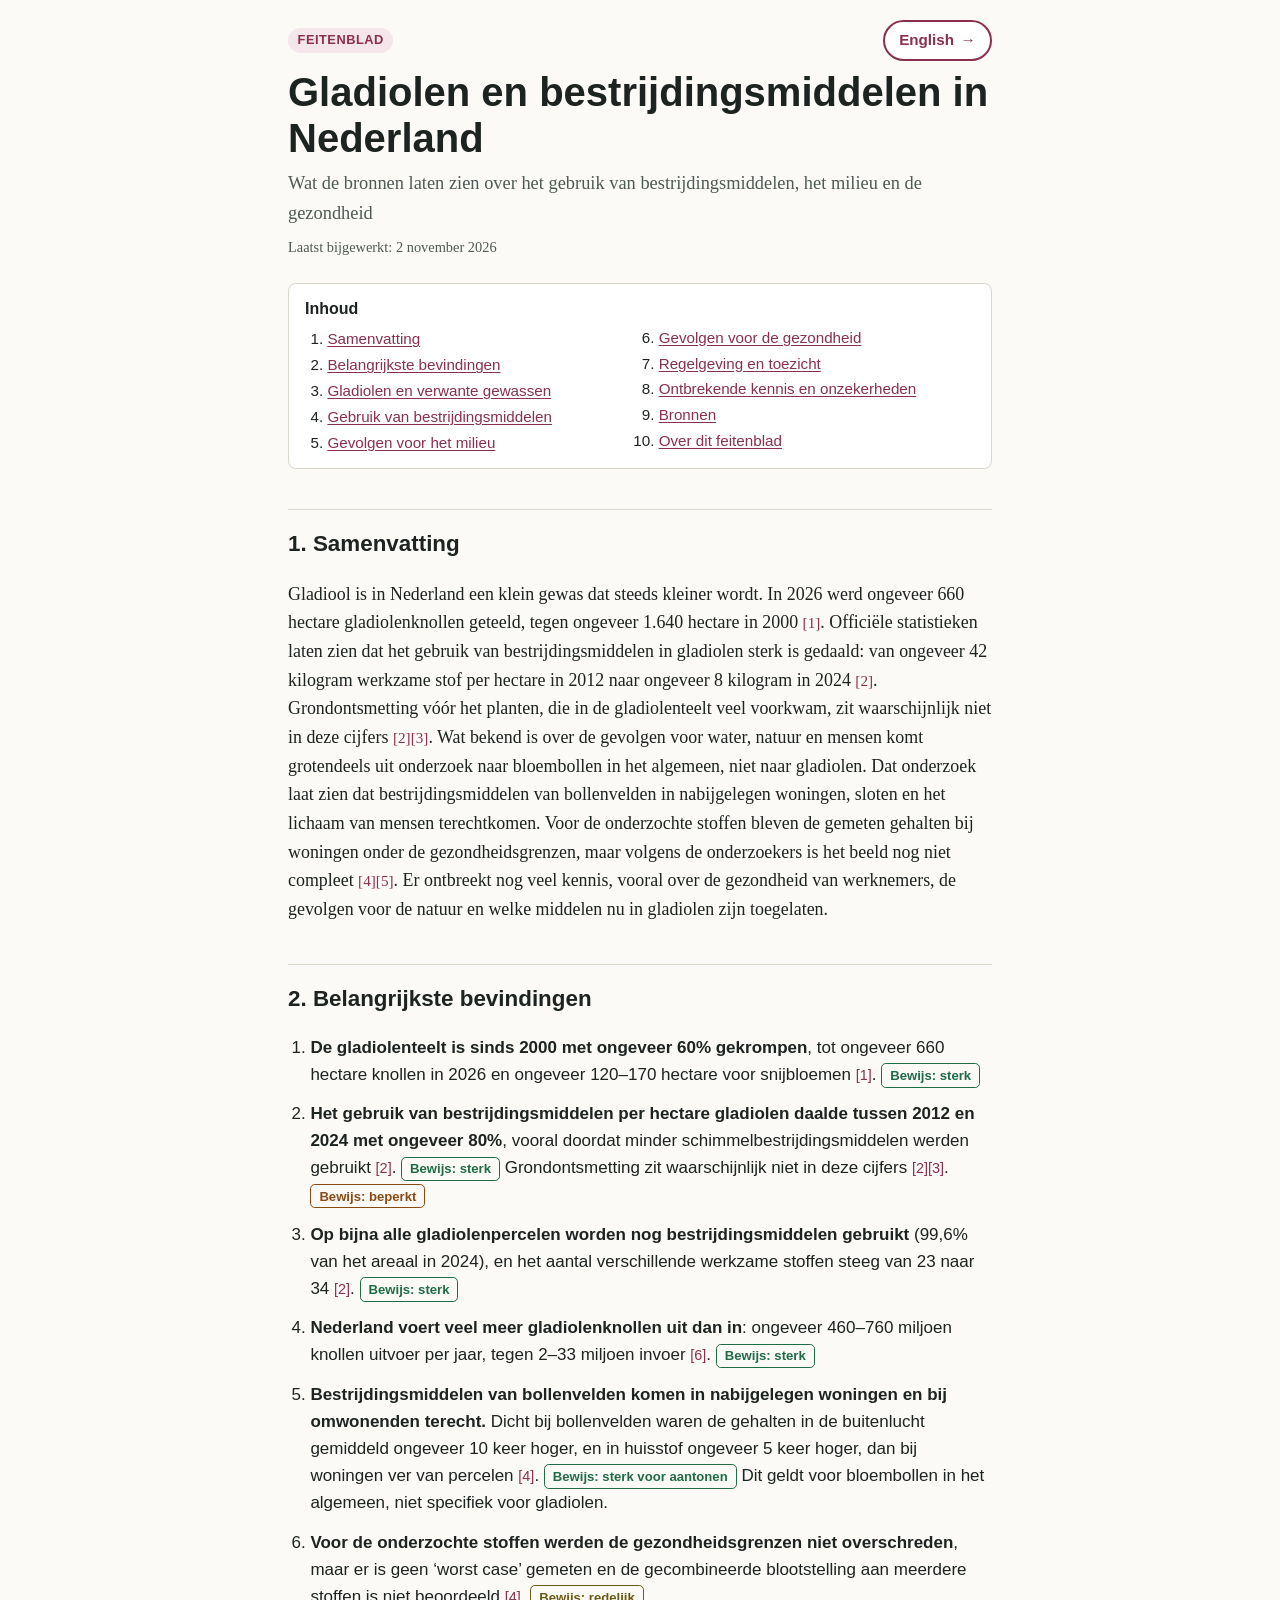
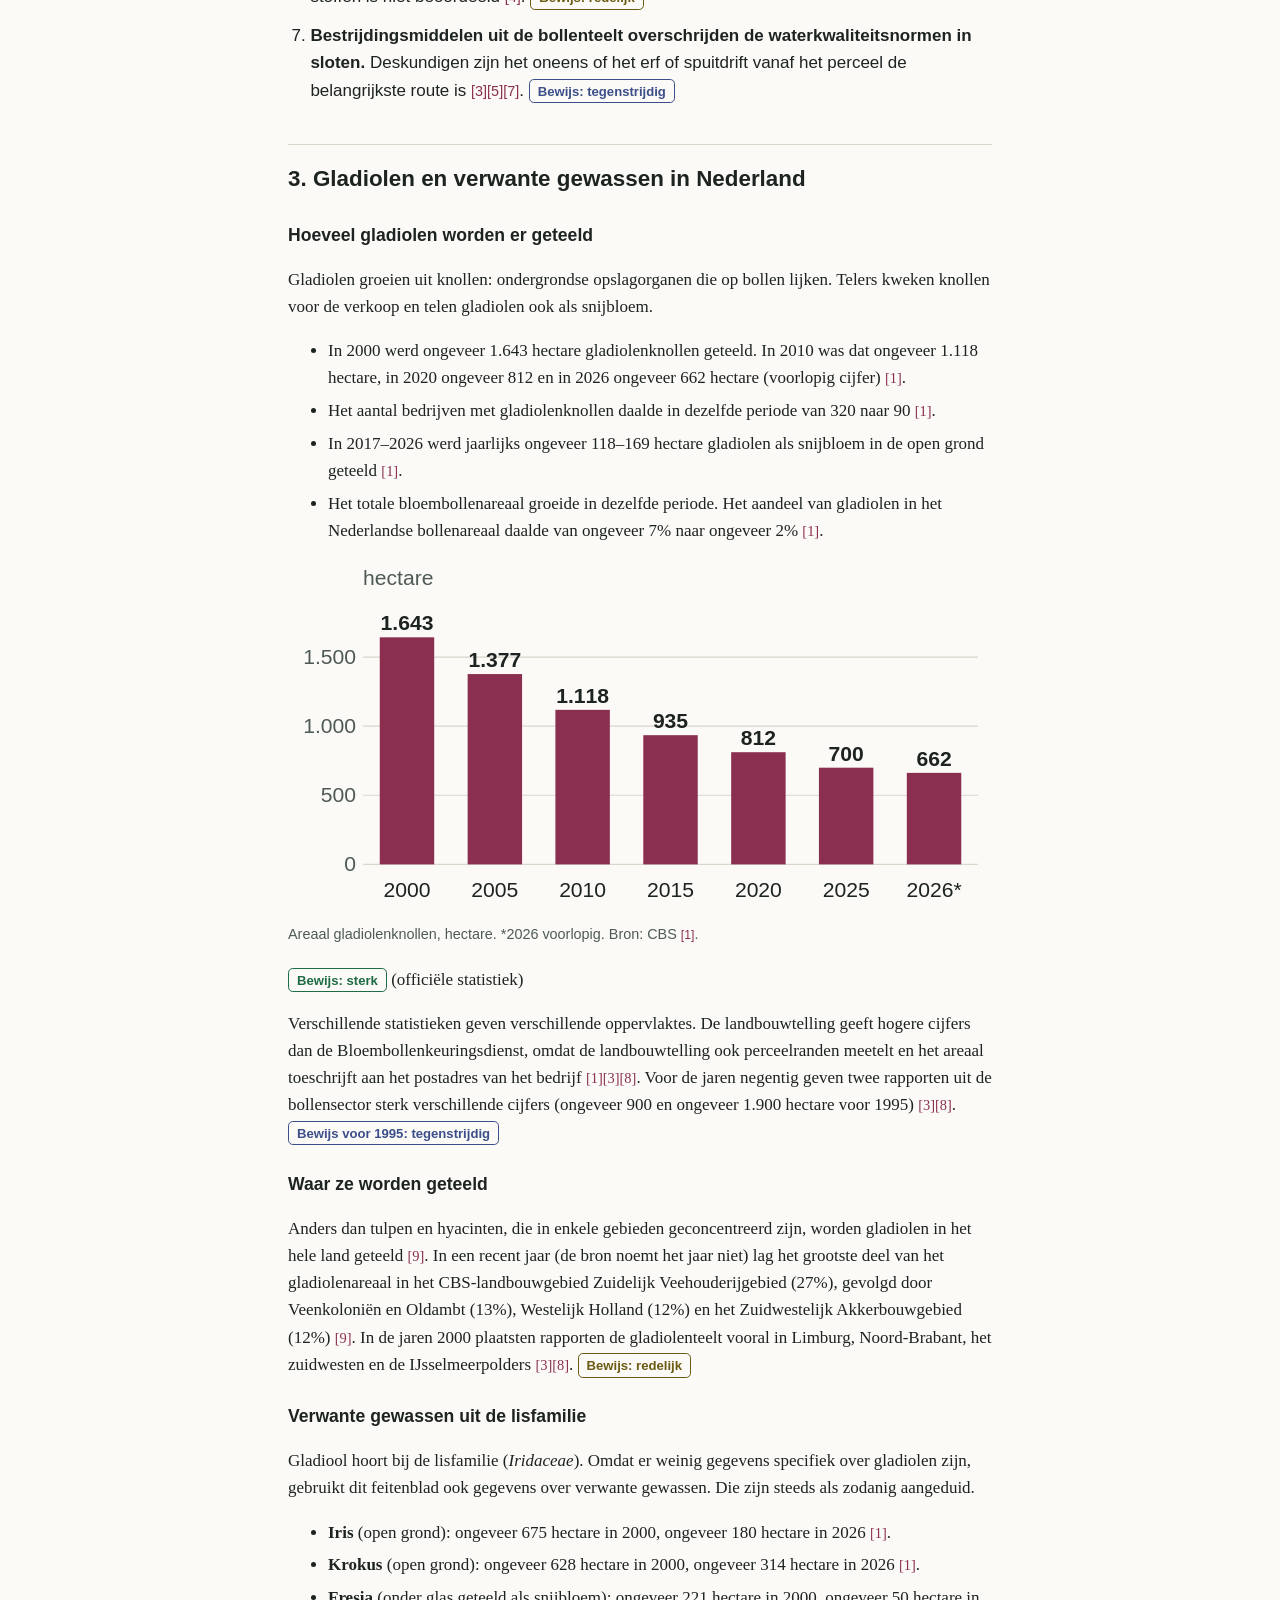
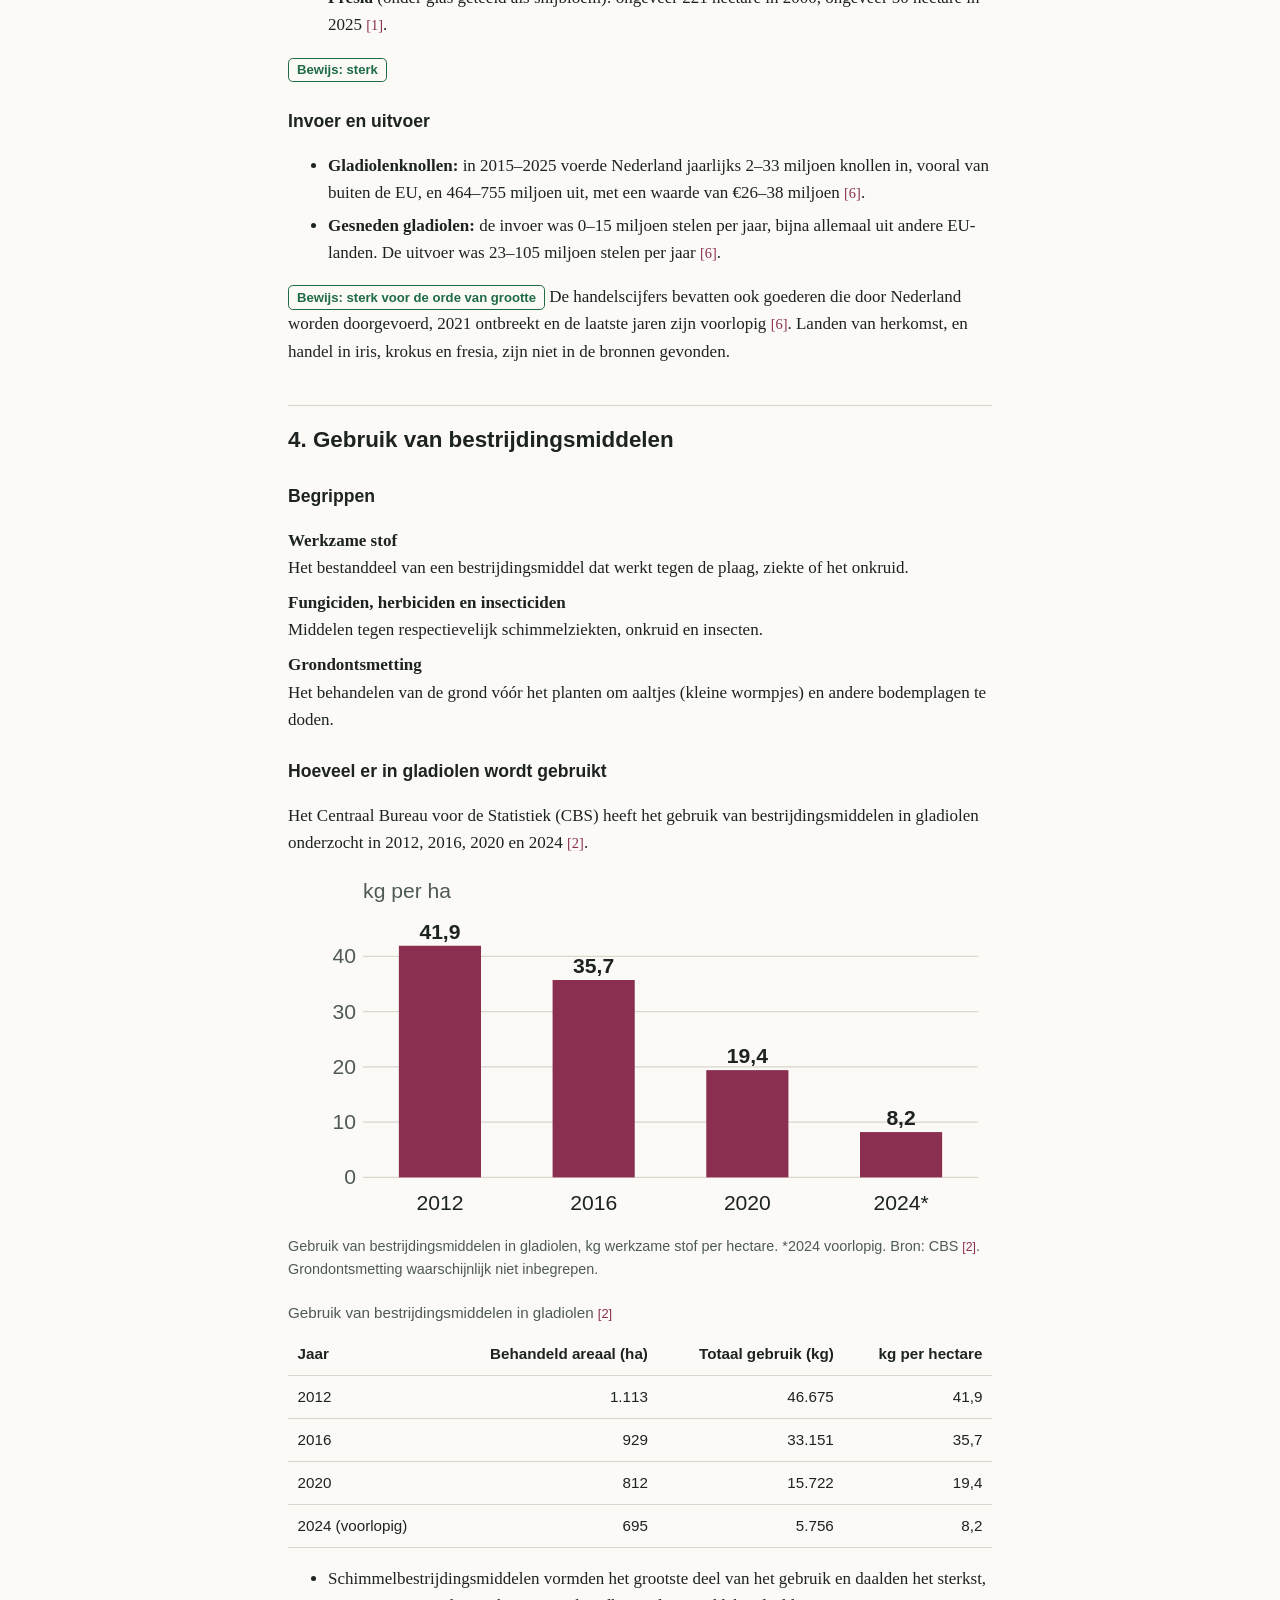
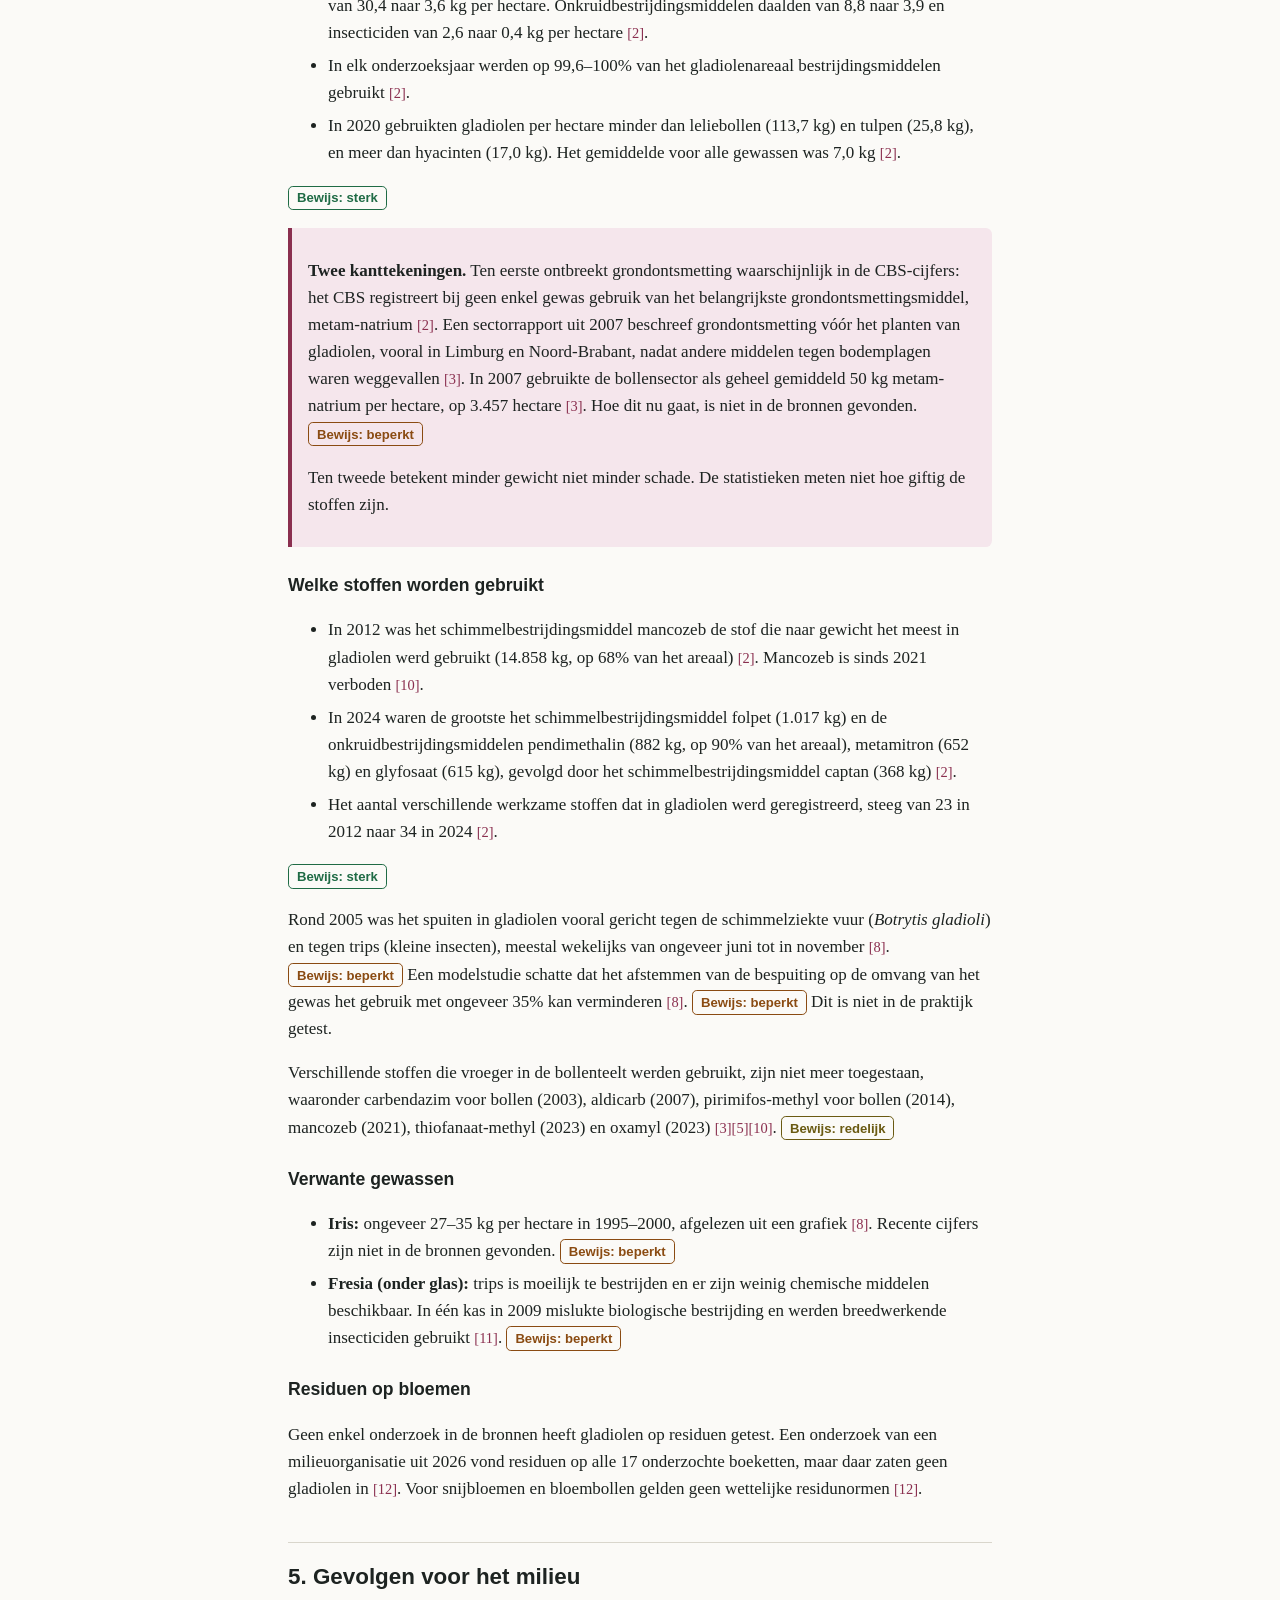
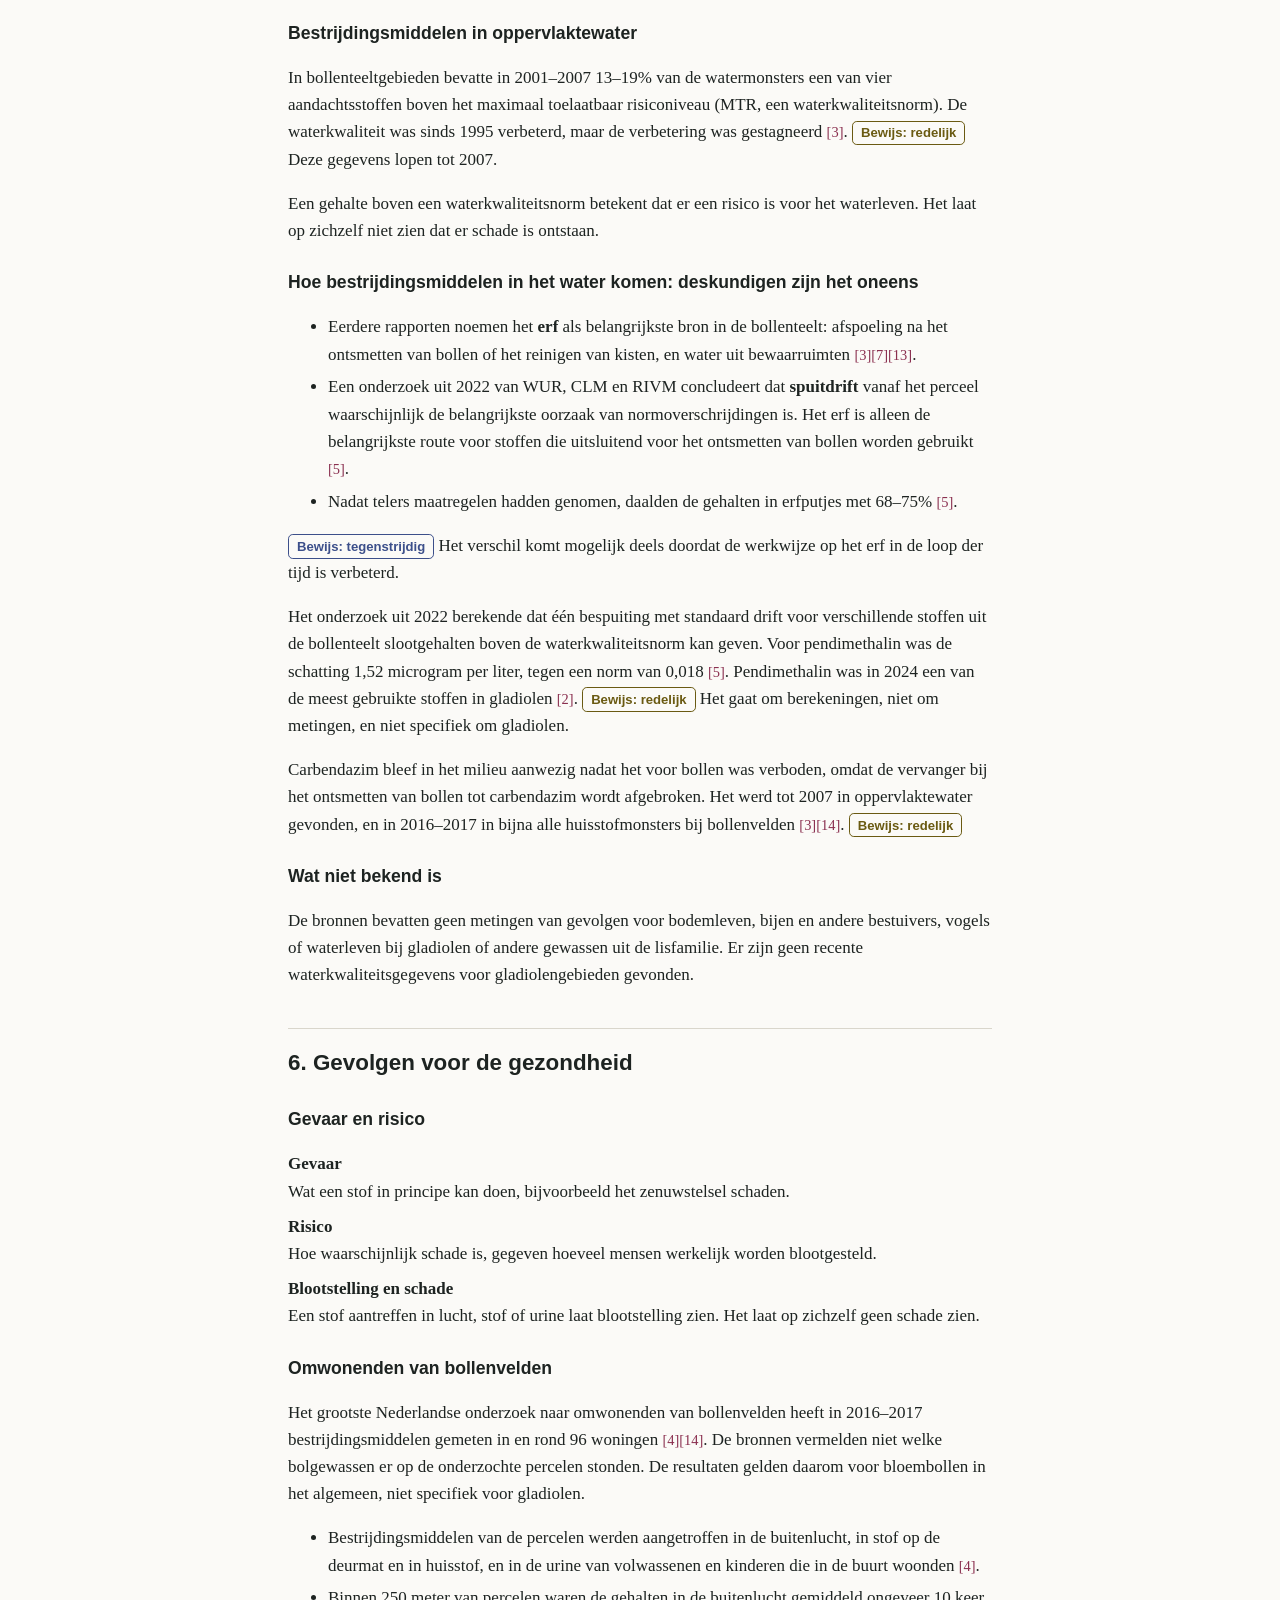
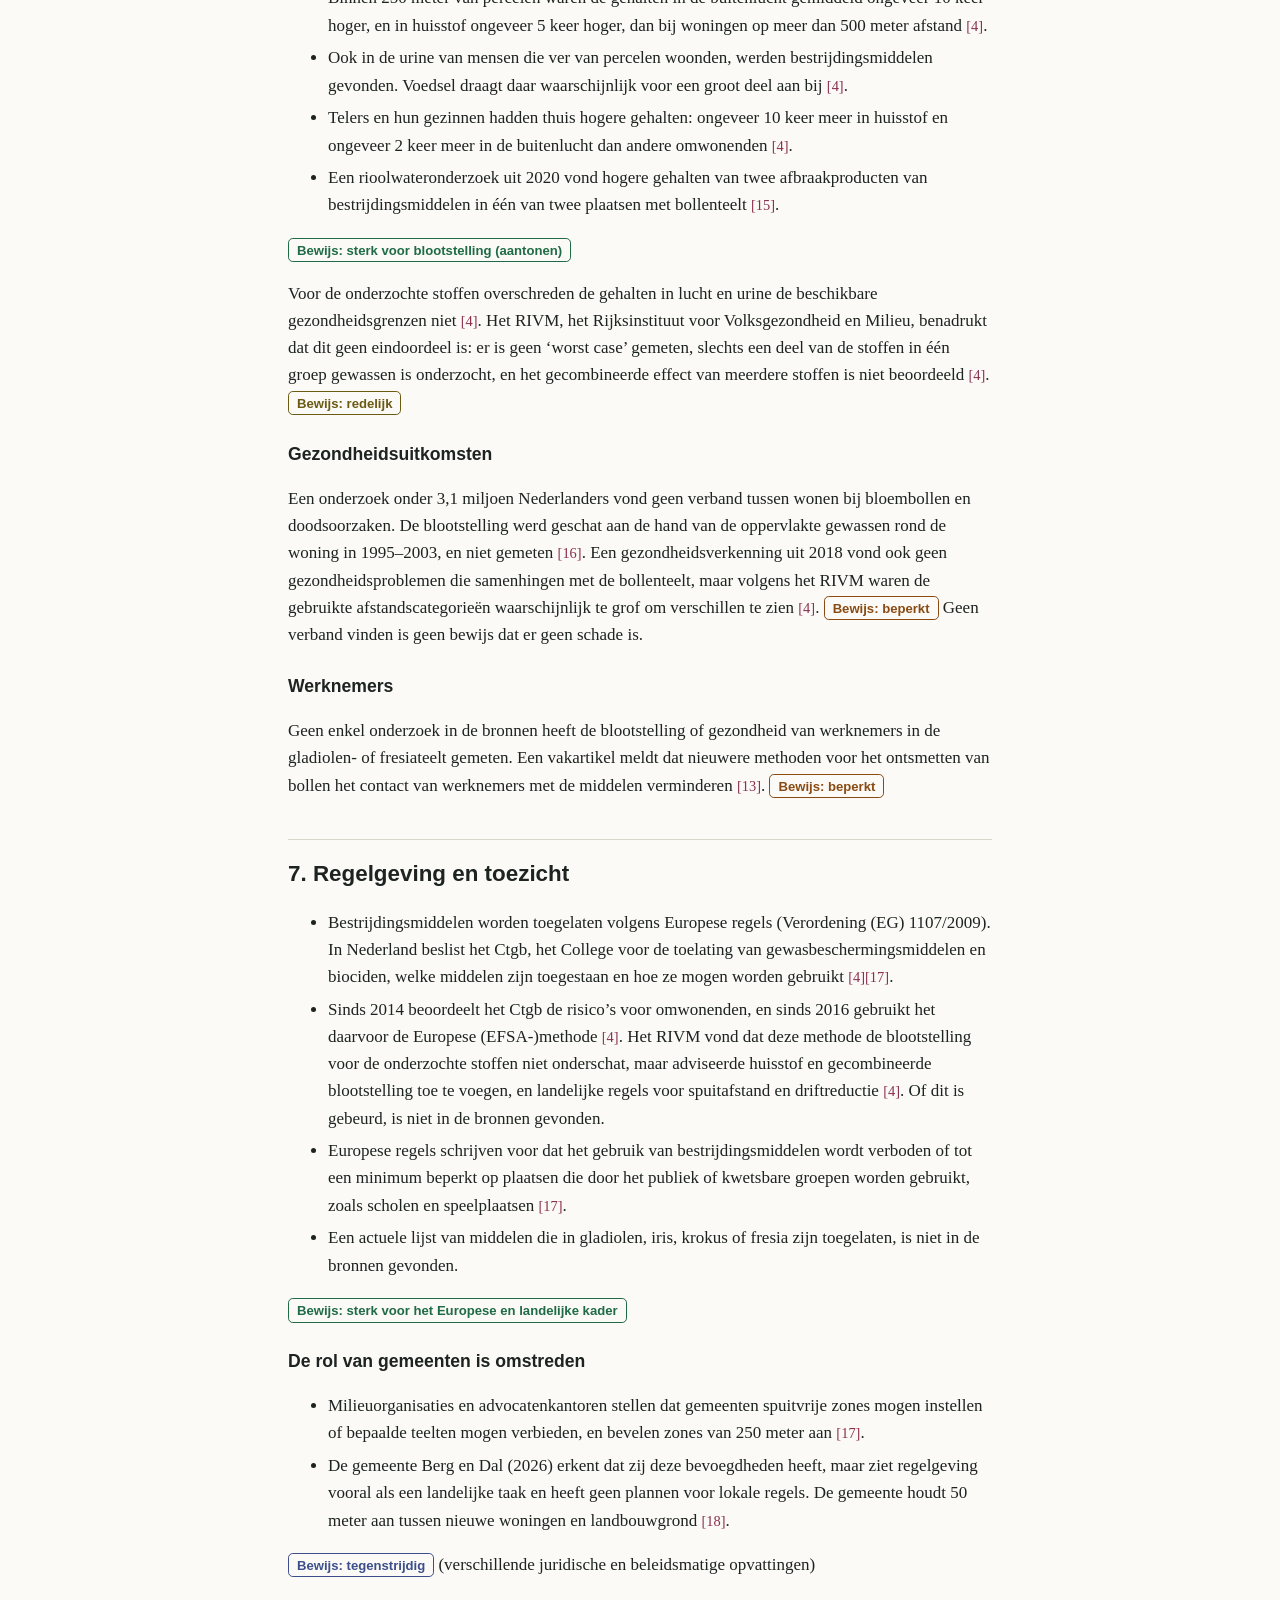
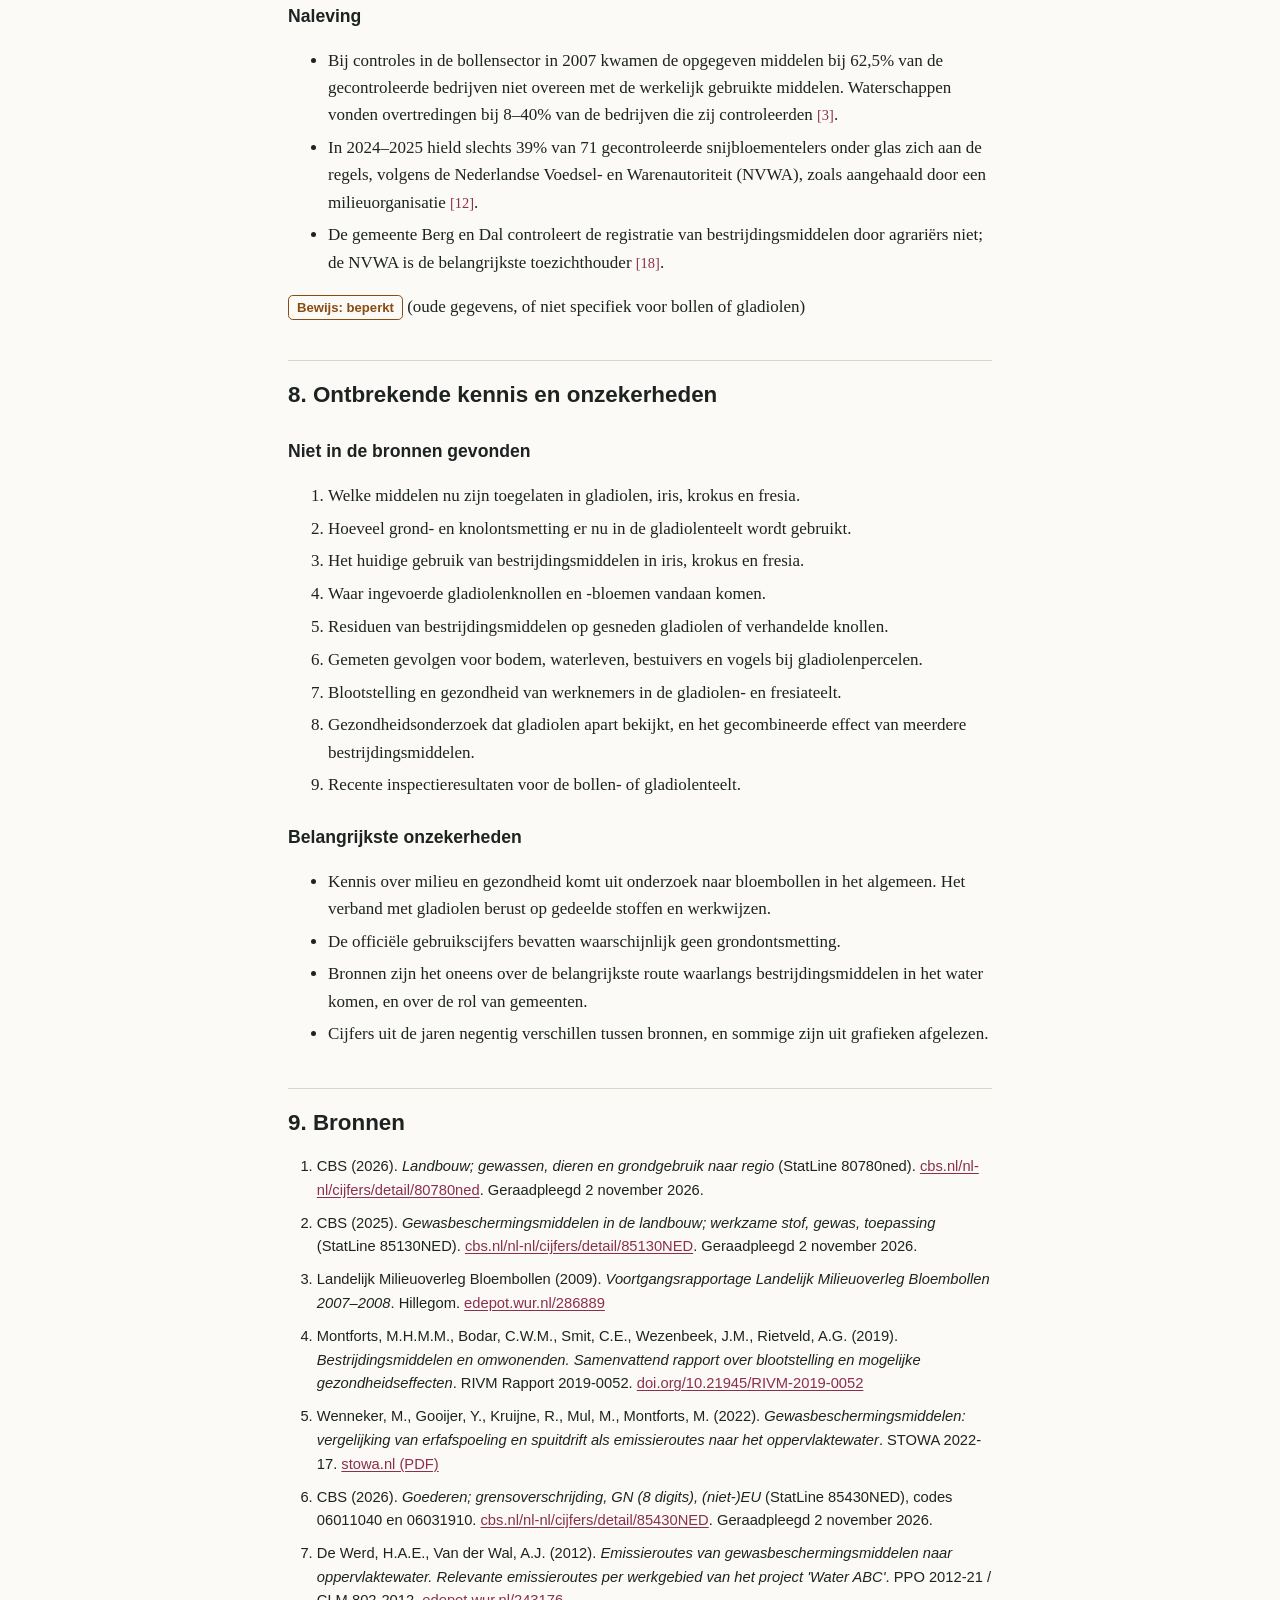
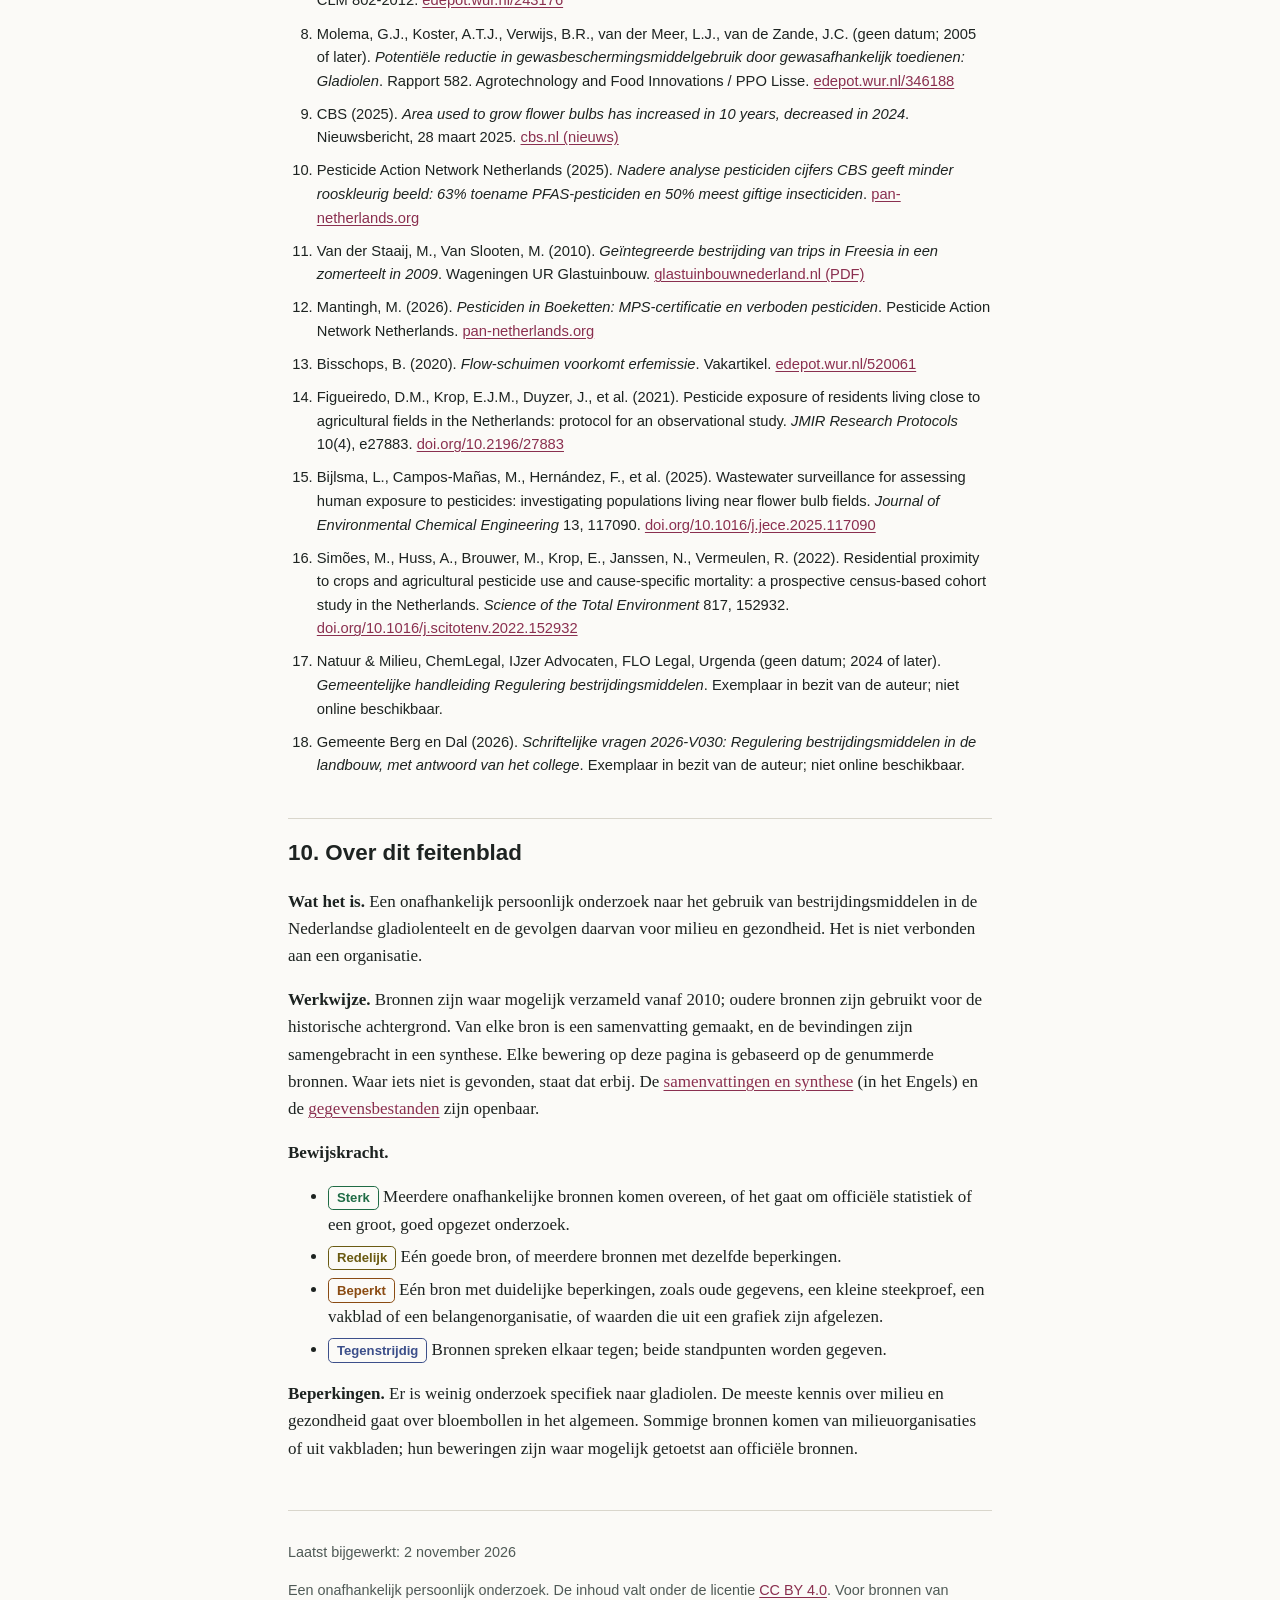
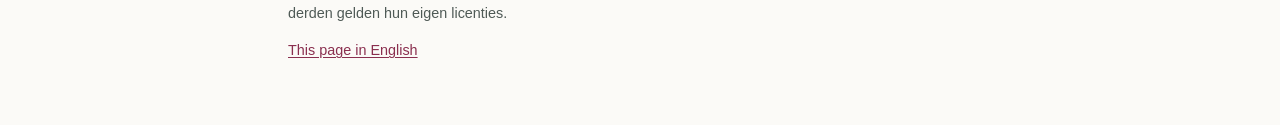
==== docs/nl/index.html @ 6603949b "Publish bilingual factsheet with notes, synthesis and CBS data - Factsheet website in docs/: English" ====
<!DOCTYPE html>
<html lang="nl">
<head>
  <meta charset="utf-8">
  <meta name="viewport" content="width=device-width, initial-scale=1">
  <title>Gladiolen en bestrijdingsmiddelen in Nederland</title>
  <meta name="description" content="Een feitenoverzicht op basis van bronnen over het gebruik van bestrijdingsmiddelen in de Nederlandse gladiolenteelt en de gevolgen voor milieu en gezondheid, met bij elke bewering de bron.">
  <link rel="stylesheet" href="../style.css">
  <link rel="alternate" hreflang="en" href="../">
  <link rel="alternate" hreflang="nl" href="./">
</head>
<body>
  <a class="skip" href="#main">Naar de inhoud</a>

  <header>
    <div class="topbar">
      <p class="tag">Feitenblad</p>
      <a class="lang-switch" href="../" hreflang="en" lang="en">English <span aria-hidden="true">→</span></a>
    </div>
    <h1>Gladiolen en bestrijdingsmiddelen in Nederland</h1>
    <p class="subtitle">Wat de bronnen laten zien over het gebruik van bestrijdingsmiddelen, het milieu en de gezondheid</p>
    <p class="updated">Laatst bijgewerkt: <time datetime="2026-11-02">2 november 2026</time></p>

    <nav class="toc" aria-labelledby="toc-title">
      <h2 id="toc-title">Inhoud</h2>
      <ol>
        <li><a href="#summary">Samenvatting</a></li>
        <li><a href="#key-findings">Belangrijkste bevindingen</a></li>
        <li><a href="#cultivation">Gladiolen en verwante gewassen</a></li>
        <li><a href="#use">Gebruik van bestrijdingsmiddelen</a></li>
        <li><a href="#environment">Gevolgen voor het milieu</a></li>
        <li><a href="#health">Gevolgen voor de gezondheid</a></li>
        <li><a href="#regulation">Regelgeving en toezicht</a></li>
        <li><a href="#gaps">Ontbrekende kennis en onzekerheden</a></li>
        <li><a href="#references">Bronnen</a></li>
        <li><a href="#about">Over dit feitenblad</a></li>
      </ol>
    </nav>
  </header>

  <main id="main">
    <section aria-labelledby="summary">
      <h2 id="summary">1. Samenvatting</h2>
      <p class="summary">Gladiool is in Nederland een klein gewas dat steeds kleiner wordt. In 2026 werd ongeveer 660 hectare gladiolenknollen geteeld, tegen ongeveer 1.640 hectare in 2000 <a class="cite" href="#ref-1">[1]</a>. Officiële statistieken laten zien dat het gebruik van bestrijdingsmiddelen in gladiolen sterk is gedaald: van ongeveer 42 kilogram werkzame stof per hectare in 2012 naar ongeveer 8 kilogram in 2024 <a class="cite" href="#ref-2">[2]</a>. Grondontsmetting vóór het planten, die in de gladiolenteelt veel voorkwam, zit waarschijnlijk niet in deze cijfers <a class="cite" href="#ref-2">[2]</a><a class="cite" href="#ref-3">[3]</a>. Wat bekend is over de gevolgen voor water, natuur en mensen komt grotendeels uit onderzoek naar bloembollen in het algemeen, niet naar gladiolen. Dat onderzoek laat zien dat bestrijdingsmiddelen van bollenvelden in nabijgelegen woningen, sloten en het lichaam van mensen terechtkomen. Voor de onderzochte stoffen bleven de gemeten gehalten bij woningen onder de gezondheidsgrenzen, maar volgens de onderzoekers is het beeld nog niet compleet <a class="cite" href="#ref-4">[4]</a><a class="cite" href="#ref-5">[5]</a>. Er ontbreekt nog veel kennis, vooral over de gezondheid van werknemers, de gevolgen voor de natuur en welke middelen nu in gladiolen zijn toegelaten.</p>
    </section>

    <section aria-labelledby="key-findings">
      <h2 id="key-findings">2. Belangrijkste bevindingen</h2>
      <ol class="key-findings">
        <li><strong>De gladiolenteelt is sinds 2000 met ongeveer 60% gekrompen</strong>, tot ongeveer 660 hectare knollen in 2026 en ongeveer 120–170 hectare voor snijbloemen <a class="cite" href="#ref-1">[1]</a>. <span class="evidence strong">Bewijs: sterk</span></li>
        <li><strong>Het gebruik van bestrijdingsmiddelen per hectare gladiolen daalde tussen 2012 en 2024 met ongeveer 80%</strong>, vooral doordat minder schimmelbestrijdingsmiddelen werden gebruikt <a class="cite" href="#ref-2">[2]</a>. <span class="evidence strong">Bewijs: sterk</span> Grondontsmetting zit waarschijnlijk niet in deze cijfers <a class="cite" href="#ref-2">[2]</a><a class="cite" href="#ref-3">[3]</a>. <span class="evidence limited">Bewijs: beperkt</span></li>
        <li><strong>Op bijna alle gladiolenpercelen worden nog bestrijdingsmiddelen gebruikt</strong> (99,6% van het areaal in 2024), en het aantal verschillende werkzame stoffen steeg van 23 naar 34 <a class="cite" href="#ref-2">[2]</a>. <span class="evidence strong">Bewijs: sterk</span></li>
        <li><strong>Nederland voert veel meer gladiolenknollen uit dan in</strong>: ongeveer 460–760 miljoen knollen uitvoer per jaar, tegen 2–33 miljoen invoer <a class="cite" href="#ref-6">[6]</a>. <span class="evidence strong">Bewijs: sterk</span></li>
        <li><strong>Bestrijdingsmiddelen van bollenvelden komen in nabijgelegen woningen en bij omwonenden terecht.</strong> Dicht bij bollenvelden waren de gehalten in de buitenlucht gemiddeld ongeveer 10 keer hoger, en in huisstof ongeveer 5 keer hoger, dan bij woningen ver van percelen <a class="cite" href="#ref-4">[4]</a>. <span class="evidence strong">Bewijs: sterk voor aantonen</span> Dit geldt voor bloembollen in het algemeen, niet specifiek voor gladiolen.</li>
        <li><strong>Voor de onderzochte stoffen werden de gezondheidsgrenzen niet overschreden</strong>, maar er is geen ‘worst case’ gemeten en de gecombineerde blootstelling aan meerdere stoffen is niet beoordeeld <a class="cite" href="#ref-4">[4]</a>. <span class="evidence moderate">Bewijs: redelijk</span></li>
        <li><strong>Bestrijdingsmiddelen uit de bollenteelt overschrijden de waterkwaliteitsnormen in sloten.</strong> Deskundigen zijn het oneens of het erf of spuitdrift vanaf het perceel de belangrijkste route is <a class="cite" href="#ref-3">[3]</a><a class="cite" href="#ref-5">[5]</a><a class="cite" href="#ref-7">[7]</a>. <span class="evidence conflicting">Bewijs: tegenstrijdig</span></li>
      </ol>
    </section>

    <section aria-labelledby="cultivation">
      <h2 id="cultivation">3. Gladiolen en verwante gewassen in Nederland</h2>

      <h3>Hoeveel gladiolen worden er geteeld</h3>
      <p>Gladiolen groeien uit knollen: ondergrondse opslagorganen die op bollen lijken. Telers kweken knollen voor de verkoop en telen gladiolen ook als snijbloem.</p>
      <ul>
        <li>In 2000 werd ongeveer 1.643 hectare gladiolenknollen geteeld. In 2010 was dat ongeveer 1.118 hectare, in 2020 ongeveer 812 en in 2026 ongeveer 662 hectare (voorlopig cijfer) <a class="cite" href="#ref-1">[1]</a>.</li>
        <li>Het aantal bedrijven met gladiolenknollen daalde in dezelfde periode van 320 naar 90 <a class="cite" href="#ref-1">[1]</a>.</li>
        <li>In 2017–2026 werd jaarlijks ongeveer 118–169 hectare gladiolen als snijbloem in de open grond geteeld <a class="cite" href="#ref-1">[1]</a>.</li>
        <li>Het totale bloembollenareaal groeide in dezelfde periode. Het aandeel van gladiolen in het Nederlandse bollenareaal daalde van ongeveer 7% naar ongeveer 2% <a class="cite" href="#ref-1">[1]</a>.</li>
      </ul>
      <figure class="chart" aria-labelledby="chart-area-cap">
      <svg viewBox="0 0 600 300" role="img" aria-labelledby="chart-area-t chart-area-d" xmlns="http://www.w3.org/2000/svg">
      <title id="chart-area-t">Areaal gladiolenknollen in Nederland, hectare</title><desc id="chart-area-d">Staafdiagram. 2000: 1.643 hectare; 2005: 1.377; 2010: 1.118; 2015: 935; 2020: 812; 2025: 700; 2026: 662 (voorlopig).</desc>
      <line class="grid" x1="64" x2="588" y1="256.0" y2="256.0"/>
      <text class="axis" x="58" y="262.0" text-anchor="end">0</text>
      <line class="grid" x1="64" x2="588" y1="197.1" y2="197.1"/>
      <text class="axis" x="58" y="203.1" text-anchor="end">500</text>
      <line class="grid" x1="64" x2="588" y1="138.2" y2="138.2"/>
      <text class="axis" x="58" y="144.2" text-anchor="end">1.000</text>
      <line class="grid" x1="64" x2="588" y1="79.3" y2="79.3"/>
      <text class="axis" x="58" y="85.3" text-anchor="end">1.500</text>
      <rect class="bar" x="78.2" y="62.5" width="46.4" height="193.5"/>
      <text class="value" x="101.4" y="56.5" text-anchor="middle">1.643</text>
      <text x="101.4" y="284.0" text-anchor="middle">2000</text>
      <rect class="bar" x="153.1" y="93.8" width="46.4" height="162.2"/>
      <text class="value" x="176.3" y="87.8" text-anchor="middle">1.377</text>
      <text x="176.3" y="284.0" text-anchor="middle">2005</text>
      <rect class="bar" x="227.9" y="124.3" width="46.4" height="131.7"/>
      <text class="value" x="251.1" y="118.3" text-anchor="middle">1.118</text>
      <text x="251.1" y="284.0" text-anchor="middle">2010</text>
      <rect class="bar" x="302.8" y="145.9" width="46.4" height="110.1"/>
      <text class="value" x="326.0" y="139.9" text-anchor="middle">935</text>
      <text x="326.0" y="284.0" text-anchor="middle">2015</text>
      <rect class="bar" x="377.7" y="160.4" width="46.4" height="95.6"/>
      <text class="value" x="400.9" y="154.4" text-anchor="middle">812</text>
      <text x="400.9" y="284.0" text-anchor="middle">2020</text>
      <rect class="bar" x="452.5" y="173.6" width="46.4" height="82.4"/>
      <text class="value" x="475.7" y="167.6" text-anchor="middle">700</text>
      <text x="475.7" y="284.0" text-anchor="middle">2025</text>
      <rect class="bar" x="527.4" y="178.0" width="46.4" height="78.0"/>
      <text class="value" x="550.6" y="172.0" text-anchor="middle">662</text>
      <text x="550.6" y="284.0" text-anchor="middle">2026*</text>
      <text class="axis" x="64" y="18" text-anchor="start">hectare</text>
      </svg>
      <figcaption id="chart-area-cap">Areaal gladiolenknollen, hectare. *2026 voorlopig. Bron: CBS <a class="cite" href="#ref-1">[1]</a>.</figcaption>
      </figure>
      <p><span class="evidence strong">Bewijs: sterk</span> (officiële statistiek)</p>
      <p>Verschillende statistieken geven verschillende oppervlaktes. De landbouwtelling geeft hogere cijfers dan de Bloembollenkeuringsdienst, omdat de landbouwtelling ook perceelranden meetelt en het areaal toeschrijft aan het postadres van het bedrijf <a class="cite" href="#ref-1">[1]</a><a class="cite" href="#ref-3">[3]</a><a class="cite" href="#ref-8">[8]</a>. Voor de jaren negentig geven twee rapporten uit de bollensector sterk verschillende cijfers (ongeveer 900 en ongeveer 1.900 hectare voor 1995) <a class="cite" href="#ref-3">[3]</a><a class="cite" href="#ref-8">[8]</a>. <span class="evidence conflicting">Bewijs voor 1995: tegenstrijdig</span></p>

      <h3>Waar ze worden geteeld</h3>
      <p>Anders dan tulpen en hyacinten, die in enkele gebieden geconcentreerd zijn, worden gladiolen in het hele land geteeld <a class="cite" href="#ref-9">[9]</a>. In een recent jaar (de bron noemt het jaar niet) lag het grootste deel van het gladiolenareaal in het CBS-landbouwgebied Zuidelijk Veehouderijgebied (27%), gevolgd door Veenkoloniën en Oldambt (13%), Westelijk Holland (12%) en het Zuidwestelijk Akkerbouwgebied (12%) <a class="cite" href="#ref-9">[9]</a>. In de jaren 2000 plaatsten rapporten de gladiolenteelt vooral in Limburg, Noord-Brabant, het zuidwesten en de IJsselmeerpolders <a class="cite" href="#ref-3">[3]</a><a class="cite" href="#ref-8">[8]</a>. <span class="evidence moderate">Bewijs: redelijk</span></p>

      <h3>Verwante gewassen uit de lisfamilie</h3>
      <p>Gladiool hoort bij de lisfamilie (<i>Iridaceae</i>). Omdat er weinig gegevens specifiek over gladiolen zijn, gebruikt dit feitenblad ook gegevens over verwante gewassen. Die zijn steeds als zodanig aangeduid.</p>
      <ul>
        <li><strong>Iris</strong> (open grond): ongeveer 675 hectare in 2000, ongeveer 180 hectare in 2026 <a class="cite" href="#ref-1">[1]</a>.</li>
        <li><strong>Krokus</strong> (open grond): ongeveer 628 hectare in 2000, ongeveer 314 hectare in 2026 <a class="cite" href="#ref-1">[1]</a>.</li>
        <li><strong>Fresia</strong> (onder glas geteeld als snijbloem): ongeveer 221 hectare in 2000, ongeveer 50 hectare in 2025 <a class="cite" href="#ref-1">[1]</a>.</li>
      </ul>
      <p><span class="evidence strong">Bewijs: sterk</span></p>

      <h3>Invoer en uitvoer</h3>
      <ul>
        <li><strong>Gladiolenknollen:</strong> in 2015–2025 voerde Nederland jaarlijks 2–33 miljoen knollen in, vooral van buiten de EU, en 464–755 miljoen uit, met een waarde van €26–38 miljoen <a class="cite" href="#ref-6">[6]</a>.</li>
        <li><strong>Gesneden gladiolen:</strong> de invoer was 0–15 miljoen stelen per jaar, bijna allemaal uit andere EU-landen. De uitvoer was 23–105 miljoen stelen per jaar <a class="cite" href="#ref-6">[6]</a>.</li>
      </ul>
      <p><span class="evidence strong">Bewijs: sterk voor de orde van grootte</span> De handelscijfers bevatten ook goederen die door Nederland worden doorgevoerd, 2021 ontbreekt en de laatste jaren zijn voorlopig <a class="cite" href="#ref-6">[6]</a>. Landen van herkomst, en handel in iris, krokus en fresia, zijn niet in de bronnen gevonden.</p>
    </section>

    <section aria-labelledby="use">
      <h2 id="use">4. Gebruik van bestrijdingsmiddelen</h2>

      <h3>Begrippen</h3>
      <dl class="terms">
        <dt>Werkzame stof</dt>
        <dd>Het bestanddeel van een bestrijdingsmiddel dat werkt tegen de plaag, ziekte of het onkruid.</dd>
        <dt>Fungiciden, herbiciden en insecticiden</dt>
        <dd>Middelen tegen respectievelijk schimmelziekten, onkruid en insecten.</dd>
        <dt>Grondontsmetting</dt>
        <dd>Het behandelen van de grond vóór het planten om aaltjes (kleine wormpjes) en andere bodemplagen te doden.</dd>
      </dl>

      <h3>Hoeveel er in gladiolen wordt gebruikt</h3>
      <p>Het Centraal Bureau voor de Statistiek (CBS) heeft het gebruik van bestrijdingsmiddelen in gladiolen onderzocht in 2012, 2016, 2020 en 2024 <a class="cite" href="#ref-2">[2]</a>.</p>
      <figure class="chart" aria-labelledby="chart-use-cap">
      <svg viewBox="0 0 600 300" role="img" aria-labelledby="chart-use-t chart-use-d" xmlns="http://www.w3.org/2000/svg">
      <title id="chart-use-t">Gebruik van bestrijdingsmiddelen in gladiolen, kilogram werkzame stof per hectare</title><desc id="chart-use-d">Staafdiagram. 2012: 41,9 kg per hectare; 2016: 35,7; 2020: 19,4; 2024: 8,2 (voorlopig).</desc>
      <line class="grid" x1="64" x2="588" y1="256.0" y2="256.0"/>
      <text class="axis" x="58" y="262.0" text-anchor="end">0</text>
      <line class="grid" x1="64" x2="588" y1="208.9" y2="208.9"/>
      <text class="axis" x="58" y="214.9" text-anchor="end">10</text>
      <line class="grid" x1="64" x2="588" y1="161.8" y2="161.8"/>
      <text class="axis" x="58" y="167.8" text-anchor="end">20</text>
      <line class="grid" x1="64" x2="588" y1="114.7" y2="114.7"/>
      <text class="axis" x="58" y="120.7" text-anchor="end">30</text>
      <line class="grid" x1="64" x2="588" y1="67.6" y2="67.6"/>
      <text class="axis" x="58" y="73.6" text-anchor="end">40</text>
      <rect class="bar" x="94.5" y="58.6" width="70.0" height="197.4"/>
      <text class="value" x="129.5" y="52.6" text-anchor="middle">41,9</text>
      <text x="129.5" y="284.0" text-anchor="middle">2012</text>
      <rect class="bar" x="225.5" y="87.8" width="70.0" height="168.2"/>
      <text class="value" x="260.5" y="81.8" text-anchor="middle">35,7</text>
      <text x="260.5" y="284.0" text-anchor="middle">2016</text>
      <rect class="bar" x="356.5" y="164.6" width="70.0" height="91.4"/>
      <text class="value" x="391.5" y="158.6" text-anchor="middle">19,4</text>
      <text x="391.5" y="284.0" text-anchor="middle">2020</text>
      <rect class="bar" x="487.5" y="217.4" width="70.0" height="38.6"/>
      <text class="value" x="522.5" y="211.4" text-anchor="middle">8,2</text>
      <text x="522.5" y="284.0" text-anchor="middle">2024*</text>
      <text class="axis" x="64" y="18" text-anchor="start">kg per ha</text>
      </svg>
      <figcaption id="chart-use-cap">Gebruik van bestrijdingsmiddelen in gladiolen, kg werkzame stof per hectare. *2024 voorlopig. Bron: CBS <a class="cite" href="#ref-2">[2]</a>. Grondontsmetting waarschijnlijk niet inbegrepen.</figcaption>
      </figure>
      <div class="table-wrap">
        <table>
          <caption>Gebruik van bestrijdingsmiddelen in gladiolen <a class="cite" href="#ref-2">[2]</a></caption>
          <thead>
            <tr><th scope="col">Jaar</th><th scope="col" class="num">Behandeld areaal (ha)</th><th scope="col" class="num">Totaal gebruik (kg)</th><th scope="col" class="num">kg per hectare</th></tr>
          </thead>
          <tbody>
            <tr><td>2012</td><td class="num">1.113</td><td class="num">46.675</td><td class="num">41,9</td></tr>
            <tr><td>2016</td><td class="num">929</td><td class="num">33.151</td><td class="num">35,7</td></tr>
            <tr><td>2020</td><td class="num">812</td><td class="num">15.722</td><td class="num">19,4</td></tr>
            <tr><td>2024 (voorlopig)</td><td class="num">695</td><td class="num">5.756</td><td class="num">8,2</td></tr>
          </tbody>
        </table>
      </div>
      <ul>
        <li>Schimmelbestrijdingsmiddelen vormden het grootste deel van het gebruik en daalden het sterkst, van 30,4 naar 3,6 kg per hectare. Onkruidbestrijdingsmiddelen daalden van 8,8 naar 3,9 en insecticiden van 2,6 naar 0,4 kg per hectare <a class="cite" href="#ref-2">[2]</a>.</li>
        <li>In elk onderzoeksjaar werden op 99,6–100% van het gladiolenareaal bestrijdingsmiddelen gebruikt <a class="cite" href="#ref-2">[2]</a>.</li>
        <li>In 2020 gebruikten gladiolen per hectare minder dan leliebollen (113,7 kg) en tulpen (25,8 kg), en meer dan hyacinten (17,0 kg). Het gemiddelde voor alle gewassen was 7,0 kg <a class="cite" href="#ref-2">[2]</a>.</li>
      </ul>
      <p><span class="evidence strong">Bewijs: sterk</span></p>

      <div class="note">
        <p><strong>Twee kanttekeningen.</strong> Ten eerste ontbreekt grondontsmetting waarschijnlijk in de CBS-cijfers: het CBS registreert bij geen enkel gewas gebruik van het belangrijkste grondontsmettingsmiddel, metam-natrium <a class="cite" href="#ref-2">[2]</a>. Een sectorrapport uit 2007 beschreef grondontsmetting vóór het planten van gladiolen, vooral in Limburg en Noord-Brabant, nadat andere middelen tegen bodemplagen waren weggevallen <a class="cite" href="#ref-3">[3]</a>. In 2007 gebruikte de bollensector als geheel gemiddeld 50 kg metam-natrium per hectare, op 3.457 hectare <a class="cite" href="#ref-3">[3]</a>. Hoe dit nu gaat, is niet in de bronnen gevonden. <span class="evidence limited">Bewijs: beperkt</span></p>
        <p>Ten tweede betekent minder gewicht niet minder schade. De statistieken meten niet hoe giftig de stoffen zijn.</p>
      </div>

      <h3>Welke stoffen worden gebruikt</h3>
      <ul>
        <li>In 2012 was het schimmelbestrijdingsmiddel mancozeb de stof die naar gewicht het meest in gladiolen werd gebruikt (14.858 kg, op 68% van het areaal) <a class="cite" href="#ref-2">[2]</a>. Mancozeb is sinds 2021 verboden <a class="cite" href="#ref-10">[10]</a>.</li>
        <li>In 2024 waren de grootste het schimmelbestrijdingsmiddel folpet (1.017 kg) en de onkruidbestrijdingsmiddelen pendimethalin (882 kg, op 90% van het areaal), metamitron (652 kg) en glyfosaat (615 kg), gevolgd door het schimmelbestrijdingsmiddel captan (368 kg) <a class="cite" href="#ref-2">[2]</a>.</li>
        <li>Het aantal verschillende werkzame stoffen dat in gladiolen werd geregistreerd, steeg van 23 in 2012 naar 34 in 2024 <a class="cite" href="#ref-2">[2]</a>.</li>
      </ul>
      <p><span class="evidence strong">Bewijs: sterk</span></p>
      <p>Rond 2005 was het spuiten in gladiolen vooral gericht tegen de schimmelziekte vuur (<i>Botrytis gladioli</i>) en tegen trips (kleine insecten), meestal wekelijks van ongeveer juni tot in november <a class="cite" href="#ref-8">[8]</a>. <span class="evidence limited">Bewijs: beperkt</span> Een modelstudie schatte dat het afstemmen van de bespuiting op de omvang van het gewas het gebruik met ongeveer 35% kan verminderen <a class="cite" href="#ref-8">[8]</a>. <span class="evidence limited">Bewijs: beperkt</span> Dit is niet in de praktijk getest.</p>
      <p>Verschillende stoffen die vroeger in de bollenteelt werden gebruikt, zijn niet meer toegestaan, waaronder carbendazim voor bollen (2003), aldicarb (2007), pirimifos-methyl voor bollen (2014), mancozeb (2021), thiofanaat-methyl (2023) en oxamyl (2023) <a class="cite" href="#ref-3">[3]</a><a class="cite" href="#ref-5">[5]</a><a class="cite" href="#ref-10">[10]</a>. <span class="evidence moderate">Bewijs: redelijk</span></p>

      <h3>Verwante gewassen</h3>
      <ul>
        <li><strong>Iris:</strong> ongeveer 27–35 kg per hectare in 1995–2000, afgelezen uit een grafiek <a class="cite" href="#ref-8">[8]</a>. Recente cijfers zijn niet in de bronnen gevonden. <span class="evidence limited">Bewijs: beperkt</span></li>
        <li><strong>Fresia (onder glas):</strong> trips is moeilijk te bestrijden en er zijn weinig chemische middelen beschikbaar. In één kas in 2009 mislukte biologische bestrijding en werden breedwerkende insecticiden gebruikt <a class="cite" href="#ref-11">[11]</a>. <span class="evidence limited">Bewijs: beperkt</span></li>
      </ul>

      <h3>Residuen op bloemen</h3>
      <p>Geen enkel onderzoek in de bronnen heeft gladiolen op residuen getest. Een onderzoek van een milieuorganisatie uit 2026 vond residuen op alle 17 onderzochte boeketten, maar daar zaten geen gladiolen in <a class="cite" href="#ref-12">[12]</a>. Voor snijbloemen en bloembollen gelden geen wettelijke residunormen <a class="cite" href="#ref-12">[12]</a>.</p>
    </section>

    <section aria-labelledby="environment">
      <h2 id="environment">5. Gevolgen voor het milieu</h2>

      <h3>Bestrijdingsmiddelen in oppervlaktewater</h3>
      <p>In bollenteeltgebieden bevatte in 2001–2007 13–19% van de watermonsters een van vier aandachtsstoffen boven het maximaal toelaatbaar risiconiveau (MTR, een waterkwaliteitsnorm). De waterkwaliteit was sinds 1995 verbeterd, maar de verbetering was gestagneerd <a class="cite" href="#ref-3">[3]</a>. <span class="evidence moderate">Bewijs: redelijk</span> Deze gegevens lopen tot 2007.</p>
      <p>Een gehalte boven een waterkwaliteitsnorm betekent dat er een risico is voor het waterleven. Het laat op zichzelf niet zien dat er schade is ontstaan.</p>

      <h3>Hoe bestrijdingsmiddelen in het water komen: deskundigen zijn het oneens</h3>
      <ul>
        <li>Eerdere rapporten noemen het <strong>erf</strong> als belangrijkste bron in de bollenteelt: afspoeling na het ontsmetten van bollen of het reinigen van kisten, en water uit bewaarruimten <a class="cite" href="#ref-3">[3]</a><a class="cite" href="#ref-7">[7]</a><a class="cite" href="#ref-13">[13]</a>.</li>
        <li>Een onderzoek uit 2022 van WUR, CLM en RIVM concludeert dat <strong>spuitdrift</strong> vanaf het perceel waarschijnlijk de belangrijkste oorzaak van normoverschrijdingen is. Het erf is alleen de belangrijkste route voor stoffen die uitsluitend voor het ontsmetten van bollen worden gebruikt <a class="cite" href="#ref-5">[5]</a>.</li>
        <li>Nadat telers maatregelen hadden genomen, daalden de gehalten in erfputjes met 68–75% <a class="cite" href="#ref-5">[5]</a>.</li>
      </ul>
      <p><span class="evidence conflicting">Bewijs: tegenstrijdig</span> Het verschil komt mogelijk deels doordat de werkwijze op het erf in de loop der tijd is verbeterd.</p>
      <p>Het onderzoek uit 2022 berekende dat één bespuiting met standaard drift voor verschillende stoffen uit de bollenteelt slootgehalten boven de waterkwaliteitsnorm kan geven. Voor pendimethalin was de schatting 1,52 microgram per liter, tegen een norm van 0,018 <a class="cite" href="#ref-5">[5]</a>. Pendimethalin was in 2024 een van de meest gebruikte stoffen in gladiolen <a class="cite" href="#ref-2">[2]</a>. <span class="evidence moderate">Bewijs: redelijk</span> Het gaat om berekeningen, niet om metingen, en niet specifiek om gladiolen.</p>
      <p>Carbendazim bleef in het milieu aanwezig nadat het voor bollen was verboden, omdat de vervanger bij het ontsmetten van bollen tot carbendazim wordt afgebroken. Het werd tot 2007 in oppervlaktewater gevonden, en in 2016–2017 in bijna alle huisstofmonsters bij bollenvelden <a class="cite" href="#ref-3">[3]</a><a class="cite" href="#ref-14">[14]</a>. <span class="evidence moderate">Bewijs: redelijk</span></p>

      <h3>Wat niet bekend is</h3>
      <p>De bronnen bevatten geen metingen van gevolgen voor bodemleven, bijen en andere bestuivers, vogels of waterleven bij gladiolen of andere gewassen uit de lisfamilie. Er zijn geen recente waterkwaliteitsgegevens voor gladiolengebieden gevonden.</p>
    </section>

    <section aria-labelledby="health">
      <h2 id="health">6. Gevolgen voor de gezondheid</h2>

      <h3>Gevaar en risico</h3>
      <dl class="terms">
        <dt>Gevaar</dt>
        <dd>Wat een stof in principe kan doen, bijvoorbeeld het zenuwstelsel schaden.</dd>
        <dt>Risico</dt>
        <dd>Hoe waarschijnlijk schade is, gegeven hoeveel mensen werkelijk worden blootgesteld.</dd>
        <dt>Blootstelling en schade</dt>
        <dd>Een stof aantreffen in lucht, stof of urine laat blootstelling zien. Het laat op zichzelf geen schade zien.</dd>
      </dl>

      <h3>Omwonenden van bollenvelden</h3>
      <p>Het grootste Nederlandse onderzoek naar omwonenden van bollenvelden heeft in 2016–2017 bestrijdingsmiddelen gemeten in en rond 96 woningen <a class="cite" href="#ref-4">[4]</a><a class="cite" href="#ref-14">[14]</a>. De bronnen vermelden niet welke bolgewassen er op de onderzochte percelen stonden. De resultaten gelden daarom voor bloembollen in het algemeen, niet specifiek voor gladiolen.</p>
      <ul>
        <li>Bestrijdingsmiddelen van de percelen werden aangetroffen in de buitenlucht, in stof op de deurmat en in huisstof, en in de urine van volwassenen en kinderen die in de buurt woonden <a class="cite" href="#ref-4">[4]</a>.</li>
        <li>Binnen 250 meter van percelen waren de gehalten in de buitenlucht gemiddeld ongeveer 10 keer hoger, en in huisstof ongeveer 5 keer hoger, dan bij woningen op meer dan 500 meter afstand <a class="cite" href="#ref-4">[4]</a>.</li>
        <li>Ook in de urine van mensen die ver van percelen woonden, werden bestrijdingsmiddelen gevonden. Voedsel draagt daar waarschijnlijk voor een groot deel aan bij <a class="cite" href="#ref-4">[4]</a>.</li>
        <li>Telers en hun gezinnen hadden thuis hogere gehalten: ongeveer 10 keer meer in huisstof en ongeveer 2 keer meer in de buitenlucht dan andere omwonenden <a class="cite" href="#ref-4">[4]</a>.</li>
        <li>Een rioolwateronderzoek uit 2020 vond hogere gehalten van twee afbraakproducten van bestrijdingsmiddelen in één van twee plaatsen met bollenteelt <a class="cite" href="#ref-15">[15]</a>.</li>
      </ul>
      <p><span class="evidence strong">Bewijs: sterk voor blootstelling (aantonen)</span></p>
      <p>Voor de onderzochte stoffen overschreden de gehalten in lucht en urine de beschikbare gezondheidsgrenzen niet <a class="cite" href="#ref-4">[4]</a>. Het RIVM, het Rijksinstituut voor Volksgezondheid en Milieu, benadrukt dat dit geen eindoordeel is: er is geen ‘worst case’ gemeten, slechts een deel van de stoffen in één groep gewassen is onderzocht, en het gecombineerde effect van meerdere stoffen is niet beoordeeld <a class="cite" href="#ref-4">[4]</a>. <span class="evidence moderate">Bewijs: redelijk</span></p>

      <h3>Gezondheidsuitkomsten</h3>
      <p>Een onderzoek onder 3,1 miljoen Nederlanders vond geen verband tussen wonen bij bloembollen en doodsoorzaken. De blootstelling werd geschat aan de hand van de oppervlakte gewassen rond de woning in 1995–2003, en niet gemeten <a class="cite" href="#ref-16">[16]</a>. Een gezondheidsverkenning uit 2018 vond ook geen gezondheidsproblemen die samenhingen met de bollenteelt, maar volgens het RIVM waren de gebruikte afstandscategorieën waarschijnlijk te grof om verschillen te zien <a class="cite" href="#ref-4">[4]</a>. <span class="evidence limited">Bewijs: beperkt</span> Geen verband vinden is geen bewijs dat er geen schade is.</p>

      <h3>Werknemers</h3>
      <p>Geen enkel onderzoek in de bronnen heeft de blootstelling of gezondheid van werknemers in de gladiolen- of fresiateelt gemeten. Een vakartikel meldt dat nieuwere methoden voor het ontsmetten van bollen het contact van werknemers met de middelen verminderen <a class="cite" href="#ref-13">[13]</a>. <span class="evidence limited">Bewijs: beperkt</span></p>
    </section>

    <section aria-labelledby="regulation">
      <h2 id="regulation">7. Regelgeving en toezicht</h2>
      <ul>
        <li>Bestrijdingsmiddelen worden toegelaten volgens Europese regels (Verordening (EG) 1107/2009). In Nederland beslist het Ctgb, het College voor de toelating van gewasbeschermingsmiddelen en biociden, welke middelen zijn toegestaan en hoe ze mogen worden gebruikt <a class="cite" href="#ref-4">[4]</a><a class="cite" href="#ref-17">[17]</a>.</li>
        <li>Sinds 2014 beoordeelt het Ctgb de risico’s voor omwonenden, en sinds 2016 gebruikt het daarvoor de Europese (EFSA-)methode <a class="cite" href="#ref-4">[4]</a>. Het RIVM vond dat deze methode de blootstelling voor de onderzochte stoffen niet onderschat, maar adviseerde huisstof en gecombineerde blootstelling toe te voegen, en landelijke regels voor spuitafstand en driftreductie <a class="cite" href="#ref-4">[4]</a>. Of dit is gebeurd, is niet in de bronnen gevonden.</li>
        <li>Europese regels schrijven voor dat het gebruik van bestrijdingsmiddelen wordt verboden of tot een minimum beperkt op plaatsen die door het publiek of kwetsbare groepen worden gebruikt, zoals scholen en speelplaatsen <a class="cite" href="#ref-17">[17]</a>.</li>
        <li>Een actuele lijst van middelen die in gladiolen, iris, krokus of fresia zijn toegelaten, is niet in de bronnen gevonden.</li>
      </ul>
      <p><span class="evidence strong">Bewijs: sterk voor het Europese en landelijke kader</span></p>

      <h3>De rol van gemeenten is omstreden</h3>
      <ul>
        <li>Milieuorganisaties en advocatenkantoren stellen dat gemeenten spuitvrije zones mogen instellen of bepaalde teelten mogen verbieden, en bevelen zones van 250 meter aan <a class="cite" href="#ref-17">[17]</a>.</li>
        <li>De gemeente Berg en Dal (2026) erkent dat zij deze bevoegdheden heeft, maar ziet regelgeving vooral als een landelijke taak en heeft geen plannen voor lokale regels. De gemeente houdt 50 meter aan tussen nieuwe woningen en landbouwgrond <a class="cite" href="#ref-18">[18]</a>.</li>
      </ul>
      <p><span class="evidence conflicting">Bewijs: tegenstrijdig</span> (verschillende juridische en beleidsmatige opvattingen)</p>

      <h3>Naleving</h3>
      <ul>
        <li>Bij controles in de bollensector in 2007 kwamen de opgegeven middelen bij 62,5% van de gecontroleerde bedrijven niet overeen met de werkelijk gebruikte middelen. Waterschappen vonden overtredingen bij 8–40% van de bedrijven die zij controleerden <a class="cite" href="#ref-3">[3]</a>.</li>
        <li>In 2024–2025 hield slechts 39% van 71 gecontroleerde snijbloementelers onder glas zich aan de regels, volgens de Nederlandse Voedsel- en Warenautoriteit (NVWA), zoals aangehaald door een milieuorganisatie <a class="cite" href="#ref-12">[12]</a>.</li>
        <li>De gemeente Berg en Dal controleert de registratie van bestrijdingsmiddelen door agrariërs niet; de NVWA is de belangrijkste toezichthouder <a class="cite" href="#ref-18">[18]</a>.</li>
      </ul>
      <p><span class="evidence limited">Bewijs: beperkt</span> (oude gegevens, of niet specifiek voor bollen of gladiolen)</p>
    </section>

    <section aria-labelledby="gaps">
      <h2 id="gaps">8. Ontbrekende kennis en onzekerheden</h2>
      <h3>Niet in de bronnen gevonden</h3>
      <ol>
        <li>Welke middelen nu zijn toegelaten in gladiolen, iris, krokus en fresia.</li>
        <li>Hoeveel grond- en knolontsmetting er nu in de gladiolenteelt wordt gebruikt.</li>
        <li>Het huidige gebruik van bestrijdingsmiddelen in iris, krokus en fresia.</li>
        <li>Waar ingevoerde gladiolenknollen en -bloemen vandaan komen.</li>
        <li>Residuen van bestrijdingsmiddelen op gesneden gladiolen of verhandelde knollen.</li>
        <li>Gemeten gevolgen voor bodem, waterleven, bestuivers en vogels bij gladiolenpercelen.</li>
        <li>Blootstelling en gezondheid van werknemers in de gladiolen- en fresiateelt.</li>
        <li>Gezondheidsonderzoek dat gladiolen apart bekijkt, en het gecombineerde effect van meerdere bestrijdingsmiddelen.</li>
        <li>Recente inspectieresultaten voor de bollen- of gladiolenteelt.</li>
      </ol>
      <h3>Belangrijkste onzekerheden</h3>
      <ul>
        <li>Kennis over milieu en gezondheid komt uit onderzoek naar bloembollen in het algemeen. Het verband met gladiolen berust op gedeelde stoffen en werkwijzen.</li>
        <li>De officiële gebruikscijfers bevatten waarschijnlijk geen grondontsmetting.</li>
        <li>Bronnen zijn het oneens over de belangrijkste route waarlangs bestrijdingsmiddelen in het water komen, en over de rol van gemeenten.</li>
        <li>Cijfers uit de jaren negentig verschillen tussen bronnen, en sommige zijn uit grafieken afgelezen.</li>
      </ul>
    </section>

    <section aria-labelledby="references">
      <h2 id="references">9. Bronnen</h2>
      <ol class="refs">
        <li id="ref-1">CBS (2026). <i>Landbouw; gewassen, dieren en grondgebruik naar regio</i> (StatLine 80780ned). <a href="https://www.cbs.nl/nl-nl/cijfers/detail/80780ned">cbs.nl/nl-nl/cijfers/detail/80780ned</a>. Geraadpleegd 2 november 2026.</li>
        <li id="ref-2">CBS (2025). <i>Gewasbeschermingsmiddelen in de landbouw; werkzame stof, gewas, toepassing</i> (StatLine 85130NED). <a href="https://www.cbs.nl/nl-nl/cijfers/detail/85130NED">cbs.nl/nl-nl/cijfers/detail/85130NED</a>. Geraadpleegd 2 november 2026.</li>
        <li id="ref-3">Landelijk Milieuoverleg Bloembollen (2009). <i>Voortgangsrapportage Landelijk Milieuoverleg Bloembollen 2007–2008</i>. Hillegom. <a href="https://edepot.wur.nl/286889">edepot.wur.nl/286889</a></li>
        <li id="ref-4">Montforts, M.H.M.M., Bodar, C.W.M., Smit, C.E., Wezenbeek, J.M., Rietveld, A.G. (2019). <i>Bestrijdingsmiddelen en omwonenden. Samenvattend rapport over blootstelling en mogelijke gezondheidseffecten</i>. RIVM Rapport 2019-0052. <a href="https://doi.org/10.21945/RIVM-2019-0052">doi.org/10.21945/RIVM-2019-0052</a></li>
        <li id="ref-5">Wenneker, M., Gooijer, Y., Kruijne, R., Mul, M., Montforts, M. (2022). <i>Gewasbeschermingsmiddelen: vergelijking van erfafspoeling en spuitdrift als emissieroutes naar het oppervlaktewater</i>. STOWA 2022-17. <a href="https://www.stowa.nl/sites/default/files/assets/PUBLICATIES/Publicaties%202022/STOWA-KIWK%202022-17%20erfafspoeling.pdf">stowa.nl (PDF)</a></li>
        <li id="ref-6">CBS (2026). <i>Goederen; grensoverschrijding, GN (8 digits), (niet-)EU</i> (StatLine 85430NED), codes 06011040 en 06031910. <a href="https://www.cbs.nl/nl-nl/cijfers/detail/85430NED">cbs.nl/nl-nl/cijfers/detail/85430NED</a>. Geraadpleegd 2 november 2026.</li>
        <li id="ref-7">De Werd, H.A.E., Van der Wal, A.J. (2012). <i>Emissieroutes van gewasbeschermingsmiddelen naar oppervlaktewater. Relevante emissieroutes per werkgebied van het project 'Water ABC'</i>. PPO 2012-21 / CLM 802-2012. <a href="https://edepot.wur.nl/243176">edepot.wur.nl/243176</a></li>
        <li id="ref-8">Molema, G.J., Koster, A.T.J., Verwijs, B.R., van der Meer, L.J., van de Zande, J.C. (geen datum; 2005 of later). <i>Potentiële reductie in gewasbeschermingsmiddelgebruik door gewasafhankelijk toedienen: Gladiolen</i>. Rapport 582. Agrotechnology and Food Innovations / PPO Lisse. <a href="https://edepot.wur.nl/346188">edepot.wur.nl/346188</a></li>
        <li id="ref-9">CBS (2025). <i>Area used to grow flower bulbs has increased in 10 years, decreased in 2024</i>. Nieuwsbericht, 28 maart 2025. <a href="https://www.cbs.nl/en-gb/news/2025/13/area-used-to-grow-flower-bulbs-has-increased-in-10-years-decreased-in-2024">cbs.nl (nieuws)</a></li>
        <li id="ref-10">Pesticide Action Network Netherlands (2025). <i>Nadere analyse pesticiden cijfers CBS geeft minder rooskleurig beeld: 63% toename PFAS-pesticiden en 50% meest giftige insecticiden</i>. <a href="https://www.pan-netherlands.org">pan-netherlands.org</a></li>
        <li id="ref-11">Van der Staaij, M., Van Slooten, M. (2010). <i>Geïntegreerde bestrijding van trips in Freesia in een zomerteelt in 2009</i>. Wageningen UR Glastuinbouw. <a href="https://glastuinbouwnederland.nl/content/glastuinbouwnederland/docs/themas/Plantgezondheid/02_onderzoeksrapporten/Eindrapport_13715.pdf">glastuinbouwnederland.nl (PDF)</a></li>
        <li id="ref-12">Mantingh, M. (2026). <i>Pesticiden in Boeketten: MPS-certificatie en verboden pesticiden</i>. Pesticide Action Network Netherlands. <a href="https://www.pan-netherlands.org">pan-netherlands.org</a></li>
        <li id="ref-13">Bisschops, B. (2020). <i>Flow-schuimen voorkomt erfemissie</i>. Vakartikel. <a href="https://edepot.wur.nl/520061">edepot.wur.nl/520061</a></li>
        <li id="ref-14">Figueiredo, D.M., Krop, E.J.M., Duyzer, J., et al. (2021). Pesticide exposure of residents living close to agricultural fields in the Netherlands: protocol for an observational study. <i>JMIR Research Protocols</i> 10(4), e27883. <a href="https://doi.org/10.2196/27883">doi.org/10.2196/27883</a></li>
        <li id="ref-15">Bijlsma, L., Campos-Mañas, M., Hernández, F., et al. (2025). Wastewater surveillance for assessing human exposure to pesticides: investigating populations living near flower bulb fields. <i>Journal of Environmental Chemical Engineering</i> 13, 117090. <a href="https://doi.org/10.1016/j.jece.2025.117090">doi.org/10.1016/j.jece.2025.117090</a></li>
        <li id="ref-16">Simões, M., Huss, A., Brouwer, M., Krop, E., Janssen, N., Vermeulen, R. (2022). Residential proximity to crops and agricultural pesticide use and cause-specific mortality: a prospective census-based cohort study in the Netherlands. <i>Science of the Total Environment</i> 817, 152932. <a href="https://doi.org/10.1016/j.scitotenv.2022.152932">doi.org/10.1016/j.scitotenv.2022.152932</a></li>
        <li id="ref-17">Natuur &amp; Milieu, ChemLegal, IJzer Advocaten, FLO Legal, Urgenda (geen datum; 2024 of later). <i>Gemeentelijke handleiding Regulering bestrijdingsmiddelen</i>. Exemplaar in bezit van de auteur; niet online beschikbaar.</li>
        <li id="ref-18">Gemeente Berg en Dal (2026). <i>Schriftelijke vragen 2026-V030: Regulering bestrijdingsmiddelen in de landbouw, met antwoord van het college</i>. Exemplaar in bezit van de auteur; niet online beschikbaar.</li>
      </ol>
    </section>

    <section aria-labelledby="about">
      <h2 id="about">10. Over dit feitenblad</h2>
      <p><strong>Wat het is.</strong> Een onafhankelijk persoonlijk onderzoek naar het gebruik van bestrijdingsmiddelen in de Nederlandse gladiolenteelt en de gevolgen daarvan voor milieu en gezondheid. Het is niet verbonden aan een organisatie.</p>
      <p><strong>Werkwijze.</strong> Bronnen zijn waar mogelijk verzameld vanaf 2010; oudere bronnen zijn gebruikt voor de historische achtergrond. Van elke bron is een samenvatting gemaakt, en de bevindingen zijn samengebracht in een synthese. Elke bewering op deze pagina is gebaseerd op de genummerde bronnen. Waar iets niet is gevonden, staat dat erbij. De <a href="https://github.com/grebbel/gladiolen-factsheet/tree/main/notes">samenvattingen en synthese</a> (in het Engels) en de <a href="https://github.com/grebbel/gladiolen-factsheet/tree/main/data">gegevensbestanden</a> zijn openbaar.</p>
      <p><strong>Bewijskracht.</strong></p>
      <ul>
        <li><span class="evidence strong">Sterk</span> Meerdere onafhankelijke bronnen komen overeen, of het gaat om officiële statistiek of een groot, goed opgezet onderzoek.</li>
        <li><span class="evidence moderate">Redelijk</span> Eén goede bron, of meerdere bronnen met dezelfde beperkingen.</li>
        <li><span class="evidence limited">Beperkt</span> Eén bron met duidelijke beperkingen, zoals oude gegevens, een kleine steekproef, een vakblad of een belangenorganisatie, of waarden die uit een grafiek zijn afgelezen.</li>
        <li><span class="evidence conflicting">Tegenstrijdig</span> Bronnen spreken elkaar tegen; beide standpunten worden gegeven.</li>
      </ul>
      <p><strong>Beperkingen.</strong> Er is weinig onderzoek specifiek naar gladiolen. De meeste kennis over milieu en gezondheid gaat over bloembollen in het algemeen. Sommige bronnen komen van milieuorganisaties of uit vakbladen; hun beweringen zijn waar mogelijk getoetst aan officiële bronnen.</p>
    </section>
  </main>

  <footer>
    <p>Laatst bijgewerkt: <time datetime="2026-11-02">2 november 2026</time></p>
    <p>Een onafhankelijk persoonlijk onderzoek. De inhoud valt onder de licentie <a href="https://creativecommons.org/licenses/by/4.0/deed.nl">CC BY 4.0</a>. Voor bronnen van derden gelden hun eigen licenties.</p>
    <p><a href="../" hreflang="en" lang="en">This page in English</a></p>
  </footer>
</body>
</html>
---- docs/style.css ----
:root {
  --text: #1d2321;
  --muted: #4f5a56;
  --bg: #fbfaf7;
  --surface: #ffffff;
  --border: #d9d6cc;
  --accent: #8a2f4f;
  --accent-soft: #f5e6ec;
  --link: #8a2f4f;
  --bar: #8a2f4f;
  --grid: #d9d6cc;
  --strong: #1f6b45;
  --moderate: #6a5a12;
  --limited: #8a4b12;
  --conflicting: #3c4f8a;
}

@media (prefers-color-scheme: dark) {
  :root {
    --text: #ecebe6;
    --muted: #b4b8b2;
    --bg: #171a19;
    --surface: #202423;
    --border: #3a403e;
    --accent: #f0a3bf;
    --accent-soft: #3d2530;
    --link: #f0a3bf;
    --bar: #f0a3bf;
    --grid: #3a403e;
    --strong: #8fd4ad;
    --moderate: #e0cd78;
    --limited: #f0b27f;
    --conflicting: #a9b8ef;
  }
}

*, *::before, *::after { box-sizing: border-box; }

body {
  margin: 0 auto;
  max-width: 46rem;
  padding: 1.25rem 1rem 3rem;
  font: 1.0625rem/1.6 Georgia, "Iowan Old Style", "Times New Roman", serif;
  color: var(--text);
  background: var(--bg);
}

h1, h2, h3, .tag, table, footer, .skip, .lang-switch, nav, .evidence, figcaption, .key-findings, .refs {
  font-family: -apple-system, "Segoe UI", Roboto, "Helvetica Neue", Arial, sans-serif;
}

h1 { font-size: clamp(1.8rem, 5vw, 2.5rem); line-height: 1.15; margin: 0.5rem 0 0.5rem; }
h2 { font-size: 1.4rem; margin: 2.5rem 0 0.75rem; padding-top: 1rem; border-top: 1px solid var(--border); }
h3 { font-size: 1.1rem; margin: 1.5rem 0 0.5rem; }

a { color: var(--link); text-underline-offset: 0.15em; }
a:focus-visible { outline: 3px solid var(--accent); outline-offset: 2px; }

.skip { position: absolute; left: -999px; }
.skip:focus { left: 1rem; top: 1rem; background: var(--surface); padding: 0.5rem 1rem; z-index: 1; }

/* Header and language switch */
.topbar { display: flex; justify-content: space-between; align-items: center; gap: 1rem; flex-wrap: wrap; }

.tag {
  display: inline-block;
  margin: 0;
  padding: 0.15rem 0.6rem;
  font-size: 0.8rem;
  font-weight: 600;
  letter-spacing: 0.04em;
  text-transform: uppercase;
  color: var(--accent);
  background: var(--accent-soft);
  border-radius: 999px;
}

.lang-switch {
  display: inline-flex;
  align-items: center;
  gap: 0.4rem;
  padding: 0.4rem 0.9rem;
  font-size: 0.95rem;
  font-weight: 600;
  color: var(--accent);
  background: var(--surface);
  border: 2px solid var(--accent);
  border-radius: 999px;
  text-decoration: none;
}
.lang-switch:hover { background: var(--accent-soft); }

.subtitle { font-size: 1.15rem; color: var(--muted); margin: 0 0 0.5rem; }
.updated { font-size: 0.9rem; color: var(--muted); margin: 0; }

/* Contents */
nav.toc {
  margin: 1.5rem 0 0;
  padding: 0.75rem 1rem;
  background: var(--surface);
  border: 1px solid var(--border);
  border-radius: 0.5rem;
  font-size: 0.95rem;
}
nav.toc h2 { font-size: 1rem; margin: 0 0 0.25rem; padding: 0; border: 0; }
nav.toc ol { margin: 0; padding-left: 1.4rem; columns: 2 14rem; }
nav.toc li { margin: 0.1rem 0; }

.summary { font-size: 1.12rem; }

li { margin-bottom: 0.35rem; }

/* Key findings */
.key-findings { padding-left: 1.4rem; }
.key-findings li { margin-bottom: 0.75rem; }

/* Evidence labels */
.evidence {
  display: inline-block;
  font-size: 0.82rem;
  font-weight: 600;
  padding: 0.05rem 0.5rem;
  border: 1px solid currentColor;
  border-radius: 0.3rem;
  white-space: nowrap;
}
.evidence.strong { color: var(--strong); }
.evidence.moderate { color: var(--moderate); }
.evidence.limited { color: var(--limited); }
.evidence.conflicting { color: var(--conflicting); }

.note {
  padding: 0.75rem 1rem;
  background: var(--accent-soft);
  border-left: 4px solid var(--accent);
  border-radius: 0 0.4rem 0.4rem 0;
}

dl.terms dt { font-weight: 700; margin-top: 0.5rem; }
dl.terms dd { margin: 0 0 0.25rem 0; }

/* Tables */
.table-wrap { overflow-x: auto; }
table { width: 100%; border-collapse: collapse; font-size: 0.95rem; }
caption { text-align: left; color: var(--muted); padding-bottom: 0.5rem; }
th, td { text-align: left; padding: 0.55rem 0.6rem; border-bottom: 1px solid var(--border); vertical-align: top; }
th { font-weight: 600; }
td.num, th.num { text-align: right; font-variant-numeric: tabular-nums; }

/* Charts */
figure { margin: 1.25rem 0; }
figure svg { width: 100%; height: auto; display: block; }
figcaption { font-size: 0.9rem; color: var(--muted); margin-top: 0.4rem; }
.chart .bar { fill: var(--bar); }
.chart .grid { stroke: var(--grid); stroke-width: 1; }
.chart text { fill: var(--text); font: 18px -apple-system, "Segoe UI", Roboto, Arial, sans-serif; }
.chart .value { font-weight: 600; }
.chart .axis { fill: var(--muted); }

/* Citations and references */
a.cite { text-decoration: none; font-size: 0.85em; }
a.cite:hover { text-decoration: underline; }
.refs { font-size: 0.92rem; padding-left: 1.8rem; }
.refs li { margin-bottom: 0.6rem; word-break: break-word; }
.refs li:target { background: var(--accent-soft); }

footer {
  margin-top: 3rem;
  padding-top: 1rem;
  border-top: 1px solid var(--border);
  font-size: 0.9rem;
  color: var(--muted);
}

@media print {
  body { background: #fff; color: #000; max-width: none; padding: 0; font-size: 11pt; }
  .skip, .tag, .lang-switch, nav.toc { display: none; }
  a { color: #000; }
  .refs a[href^="http"]::after { content: ""; }
  h2, h3 { break-after: avoid; }
  figure, table { break-inside: avoid; }
  .chart .bar { fill: #555; }
  .chart text { fill: #000; }
  .evidence { color: #000 !important; }
  .note { background: none; border-left: 2pt solid #000; }
}
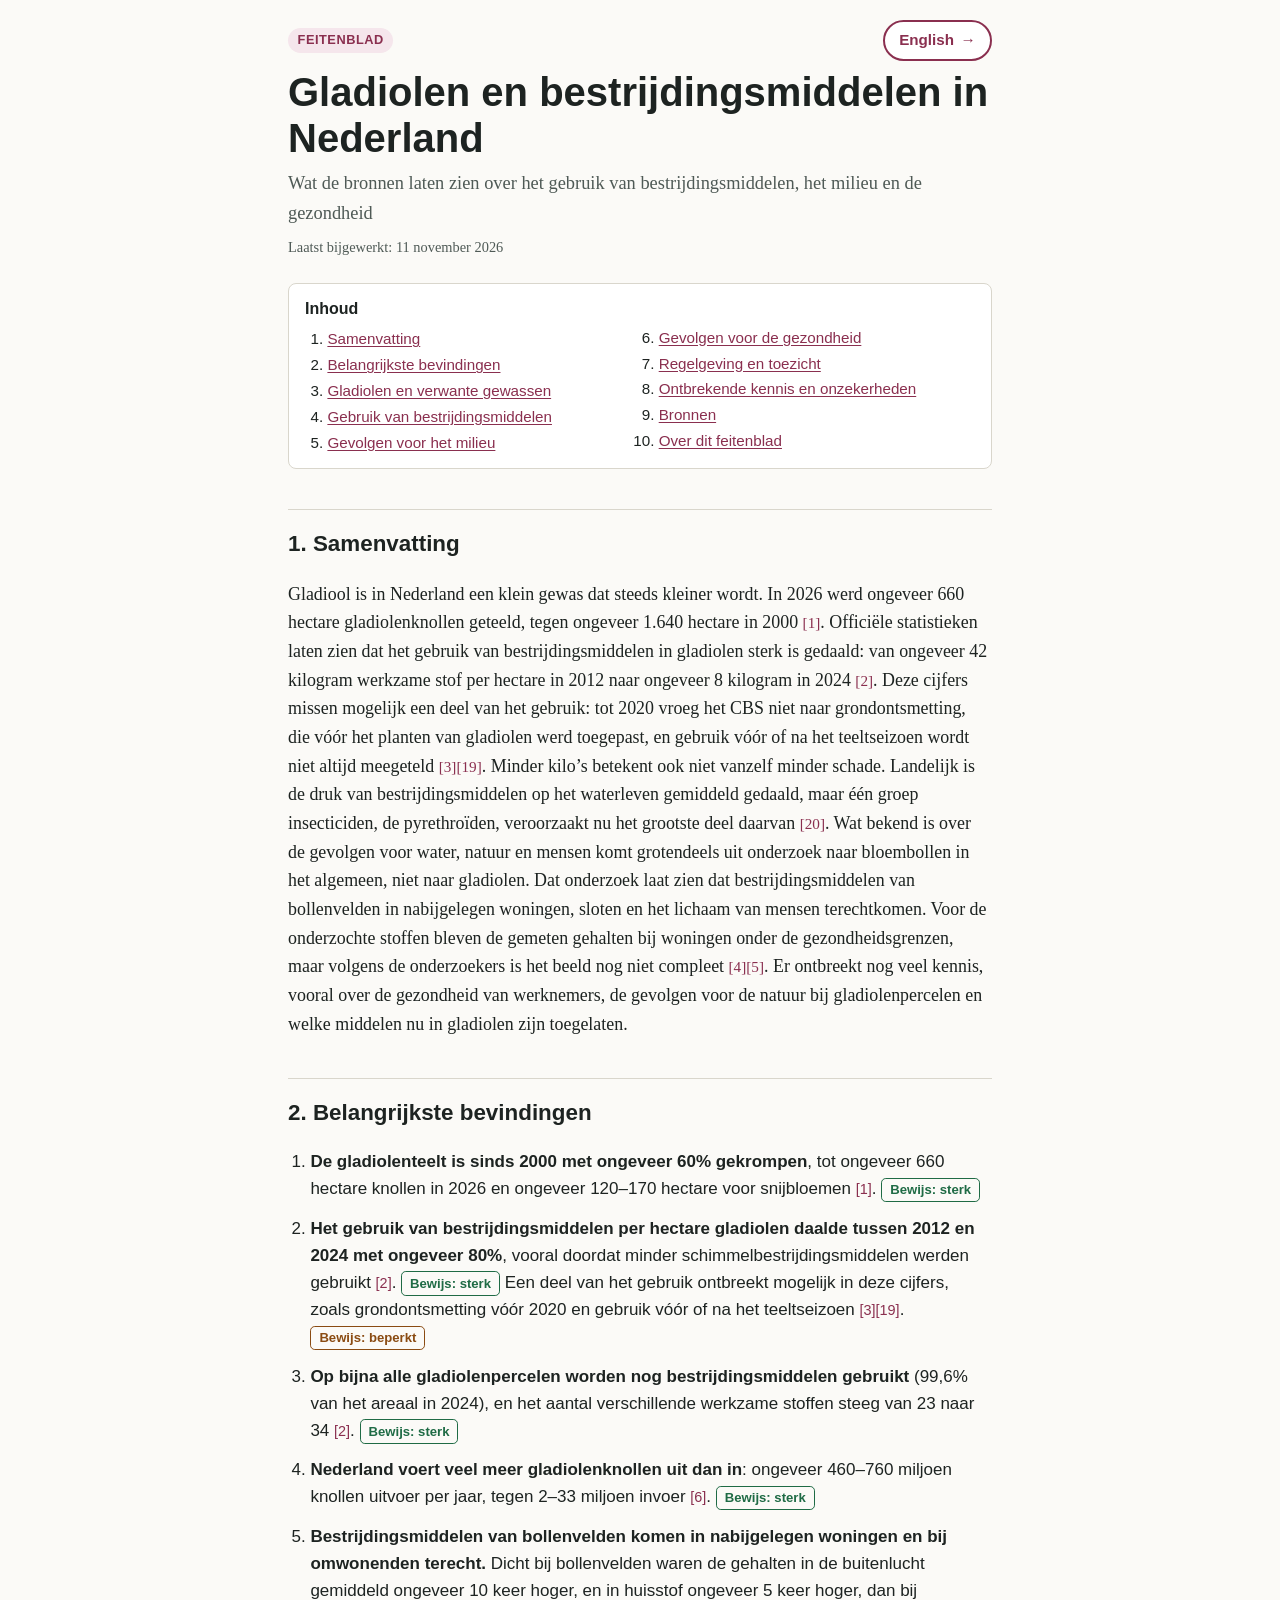
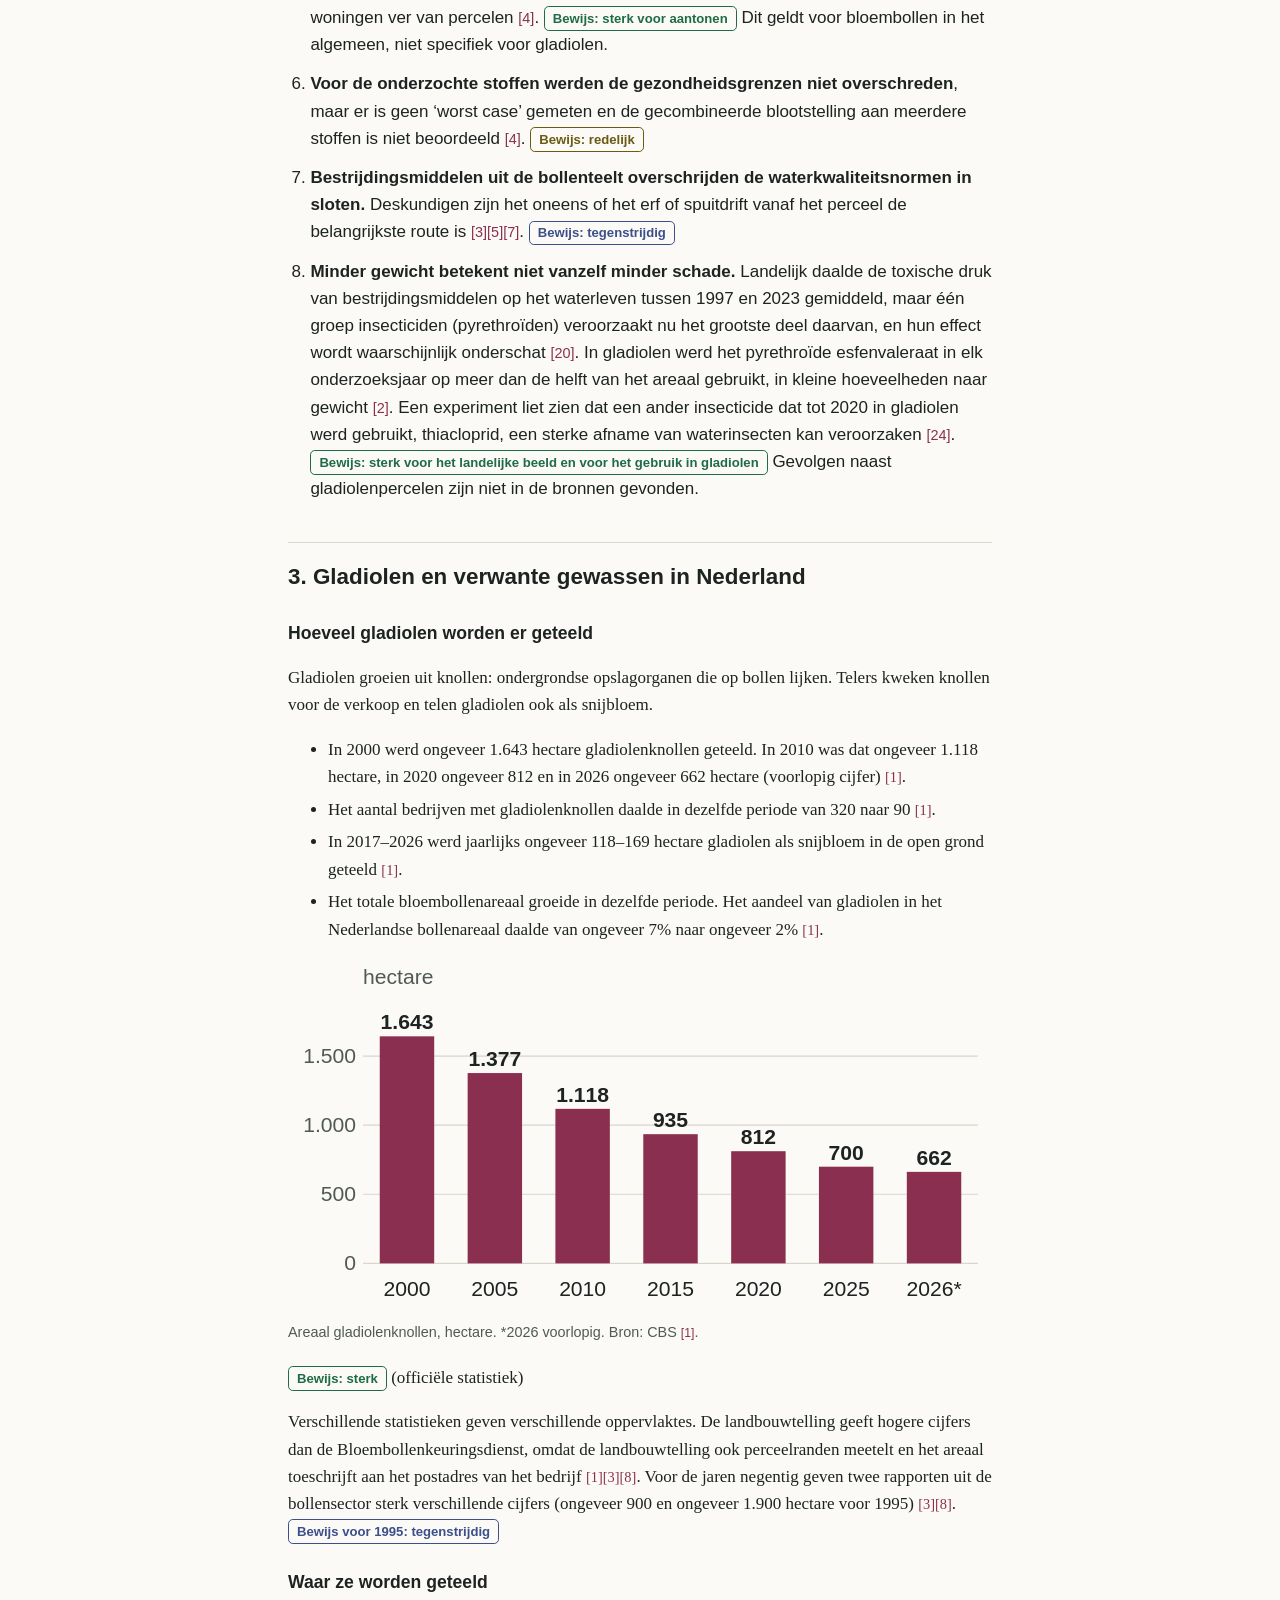
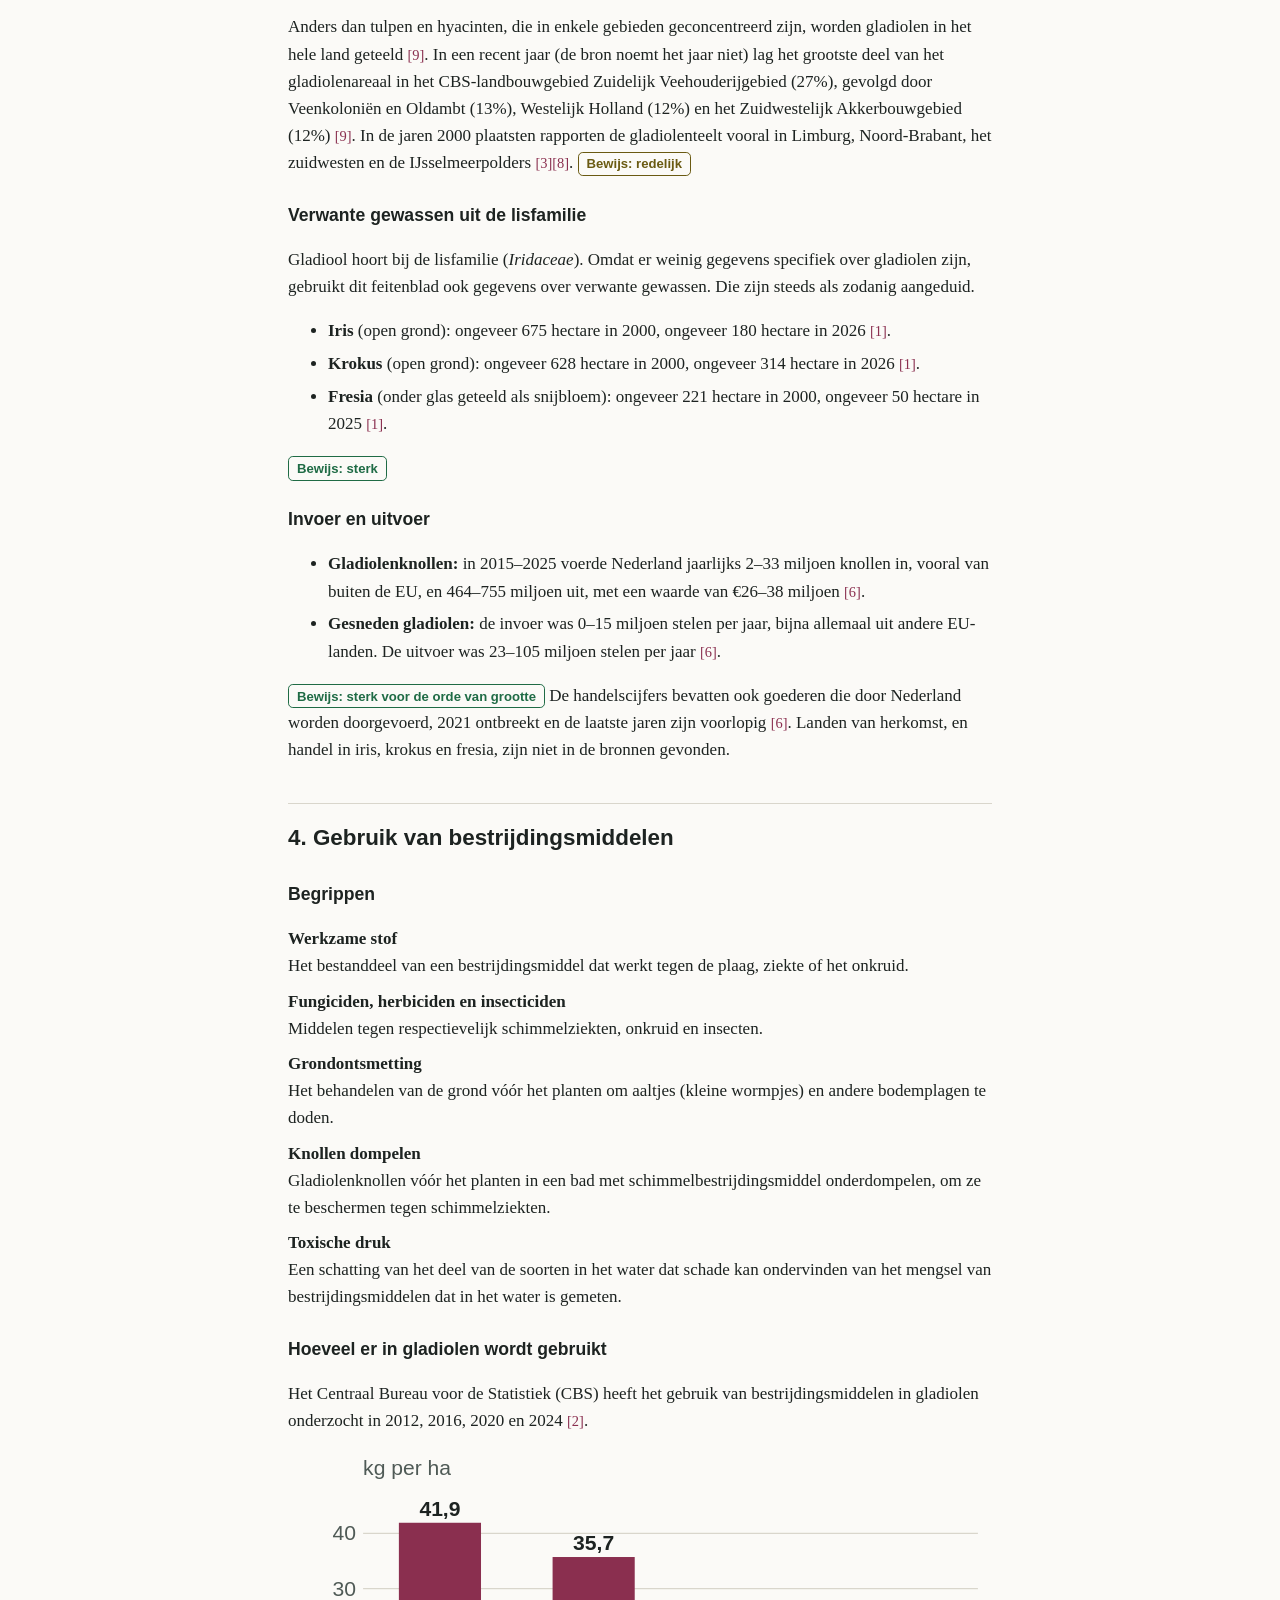
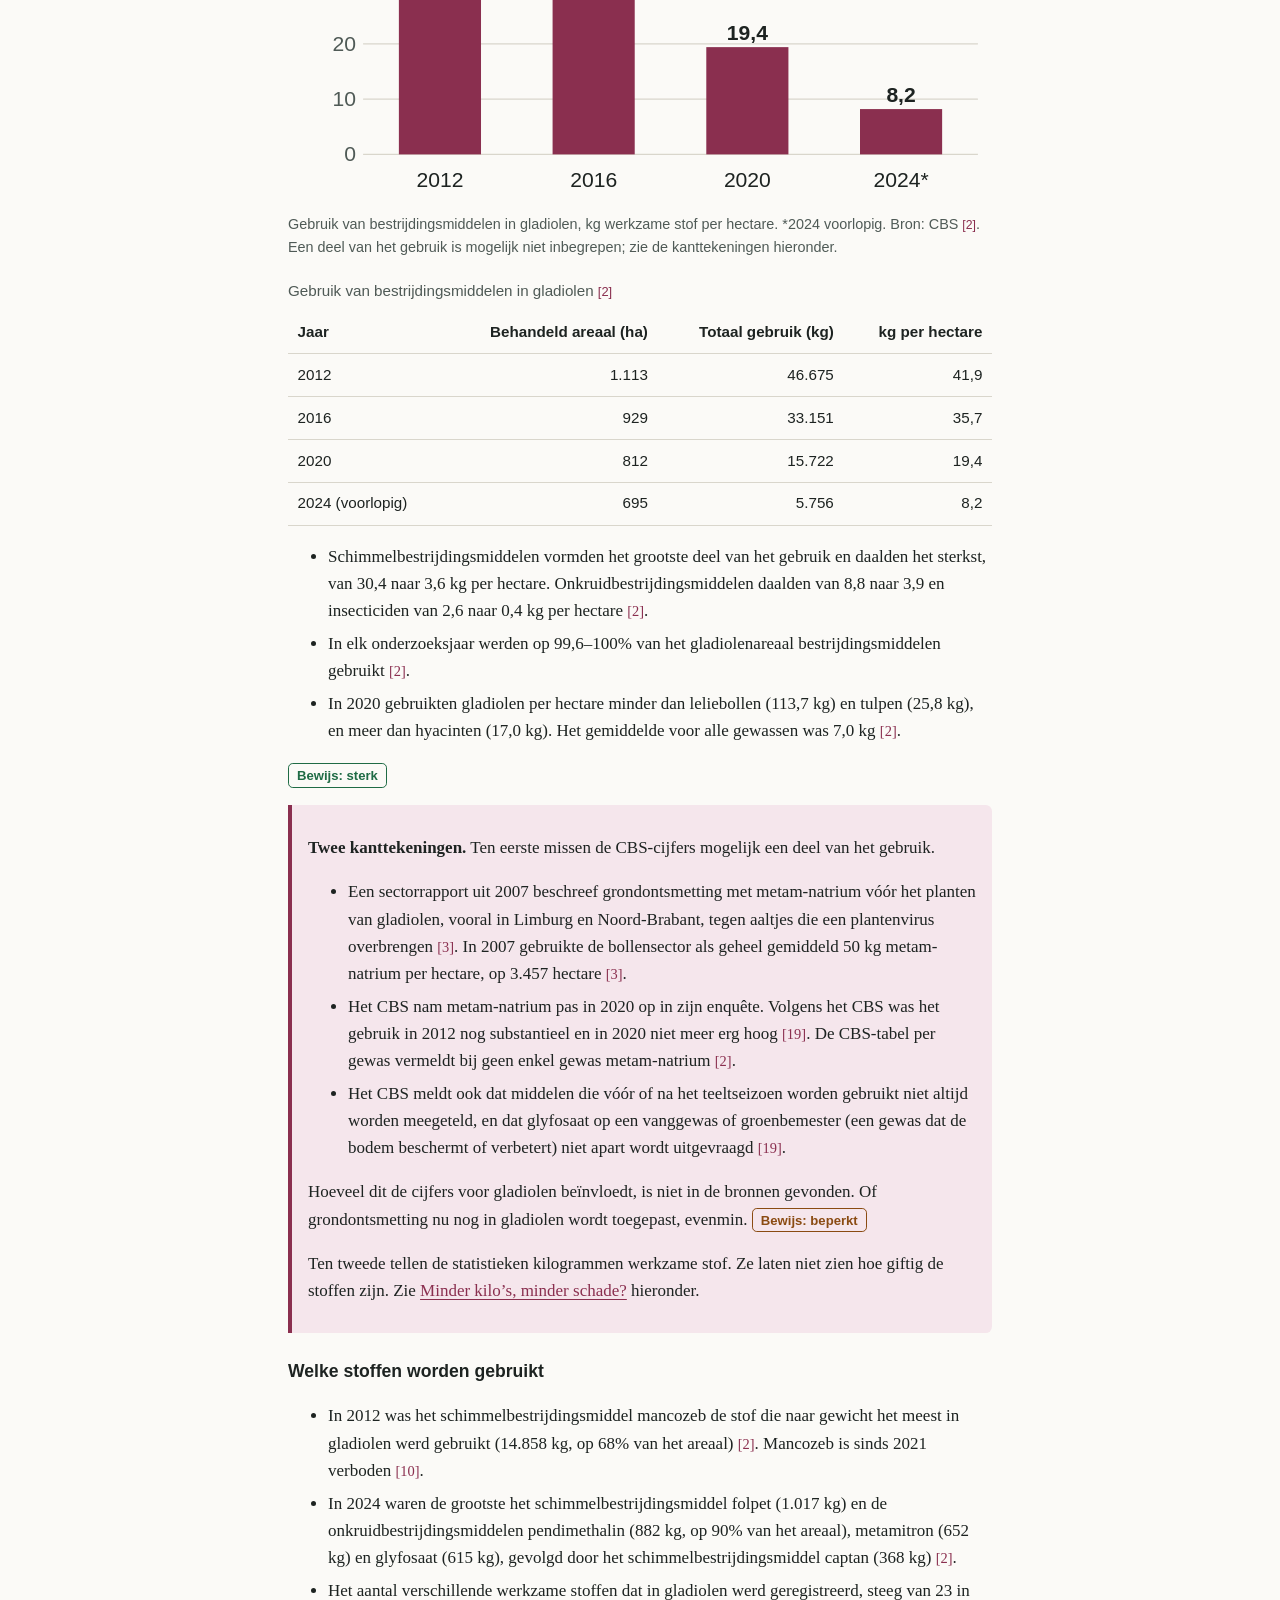
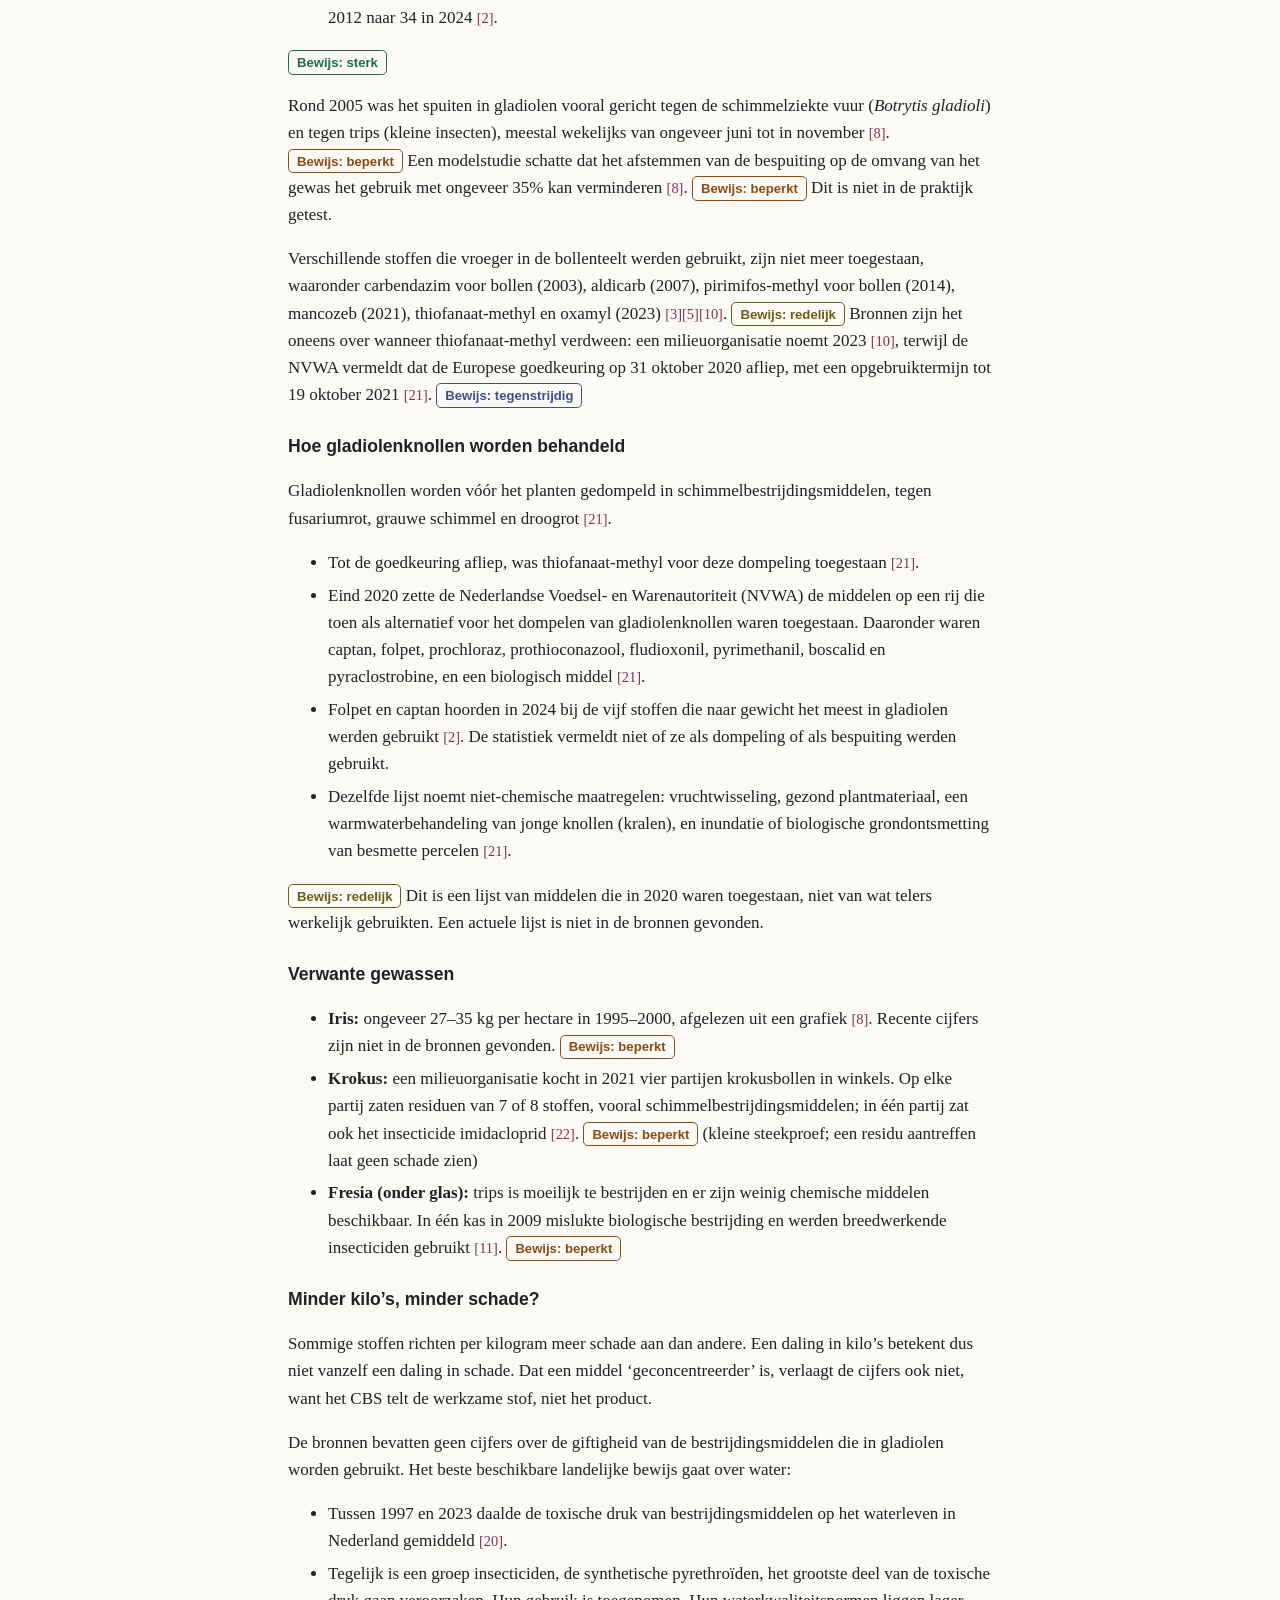
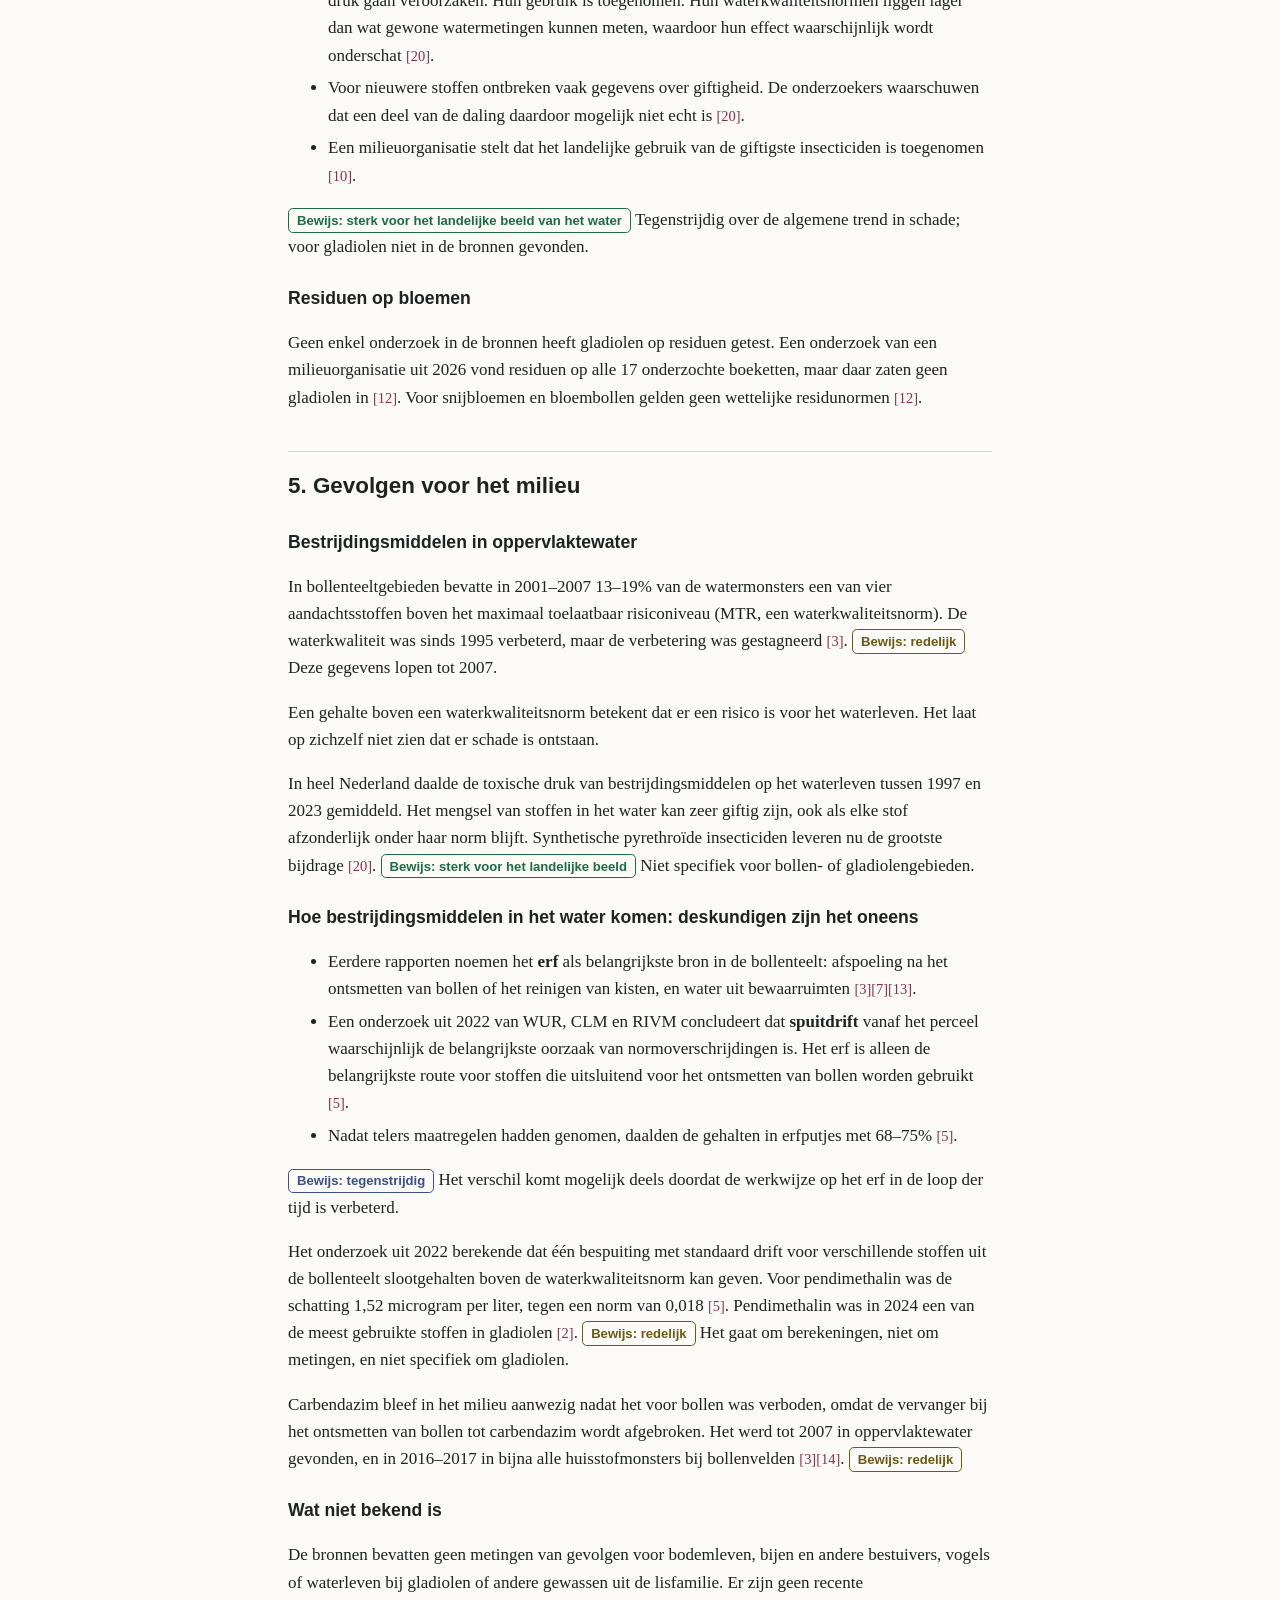
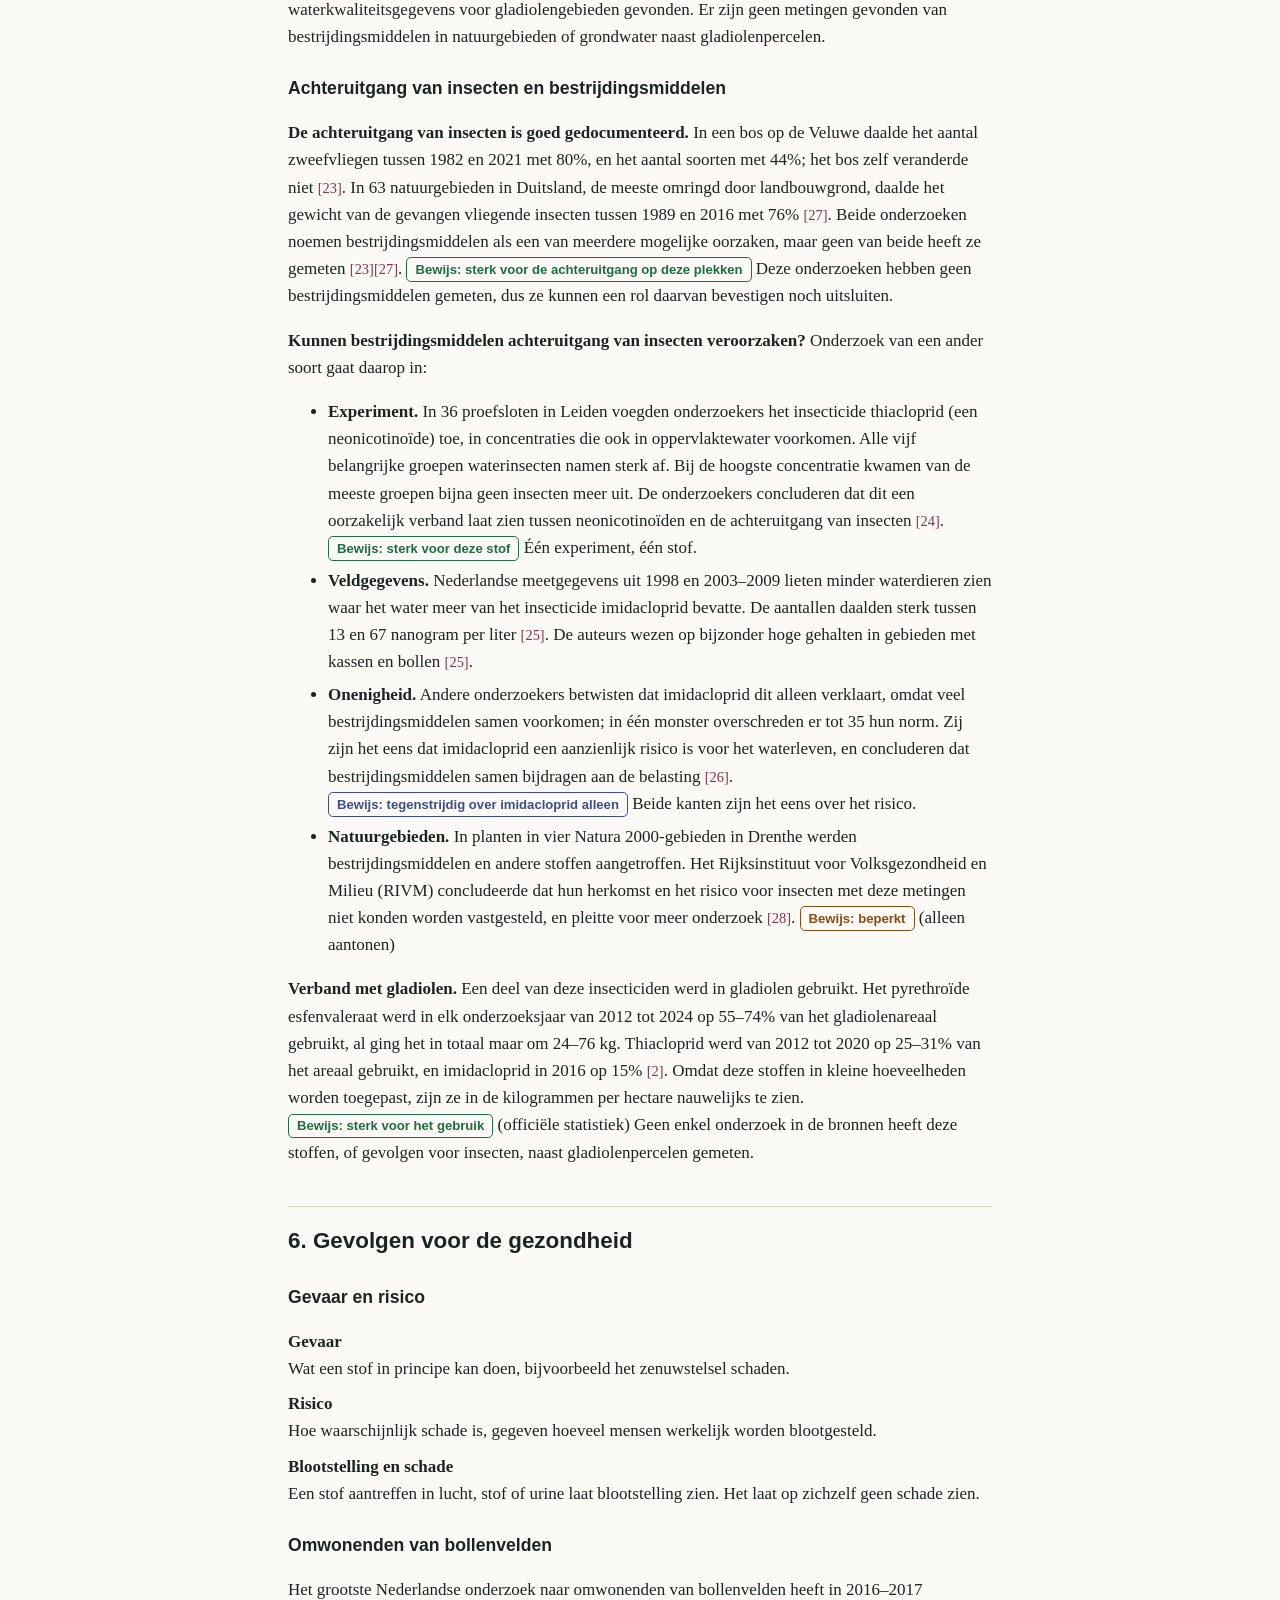
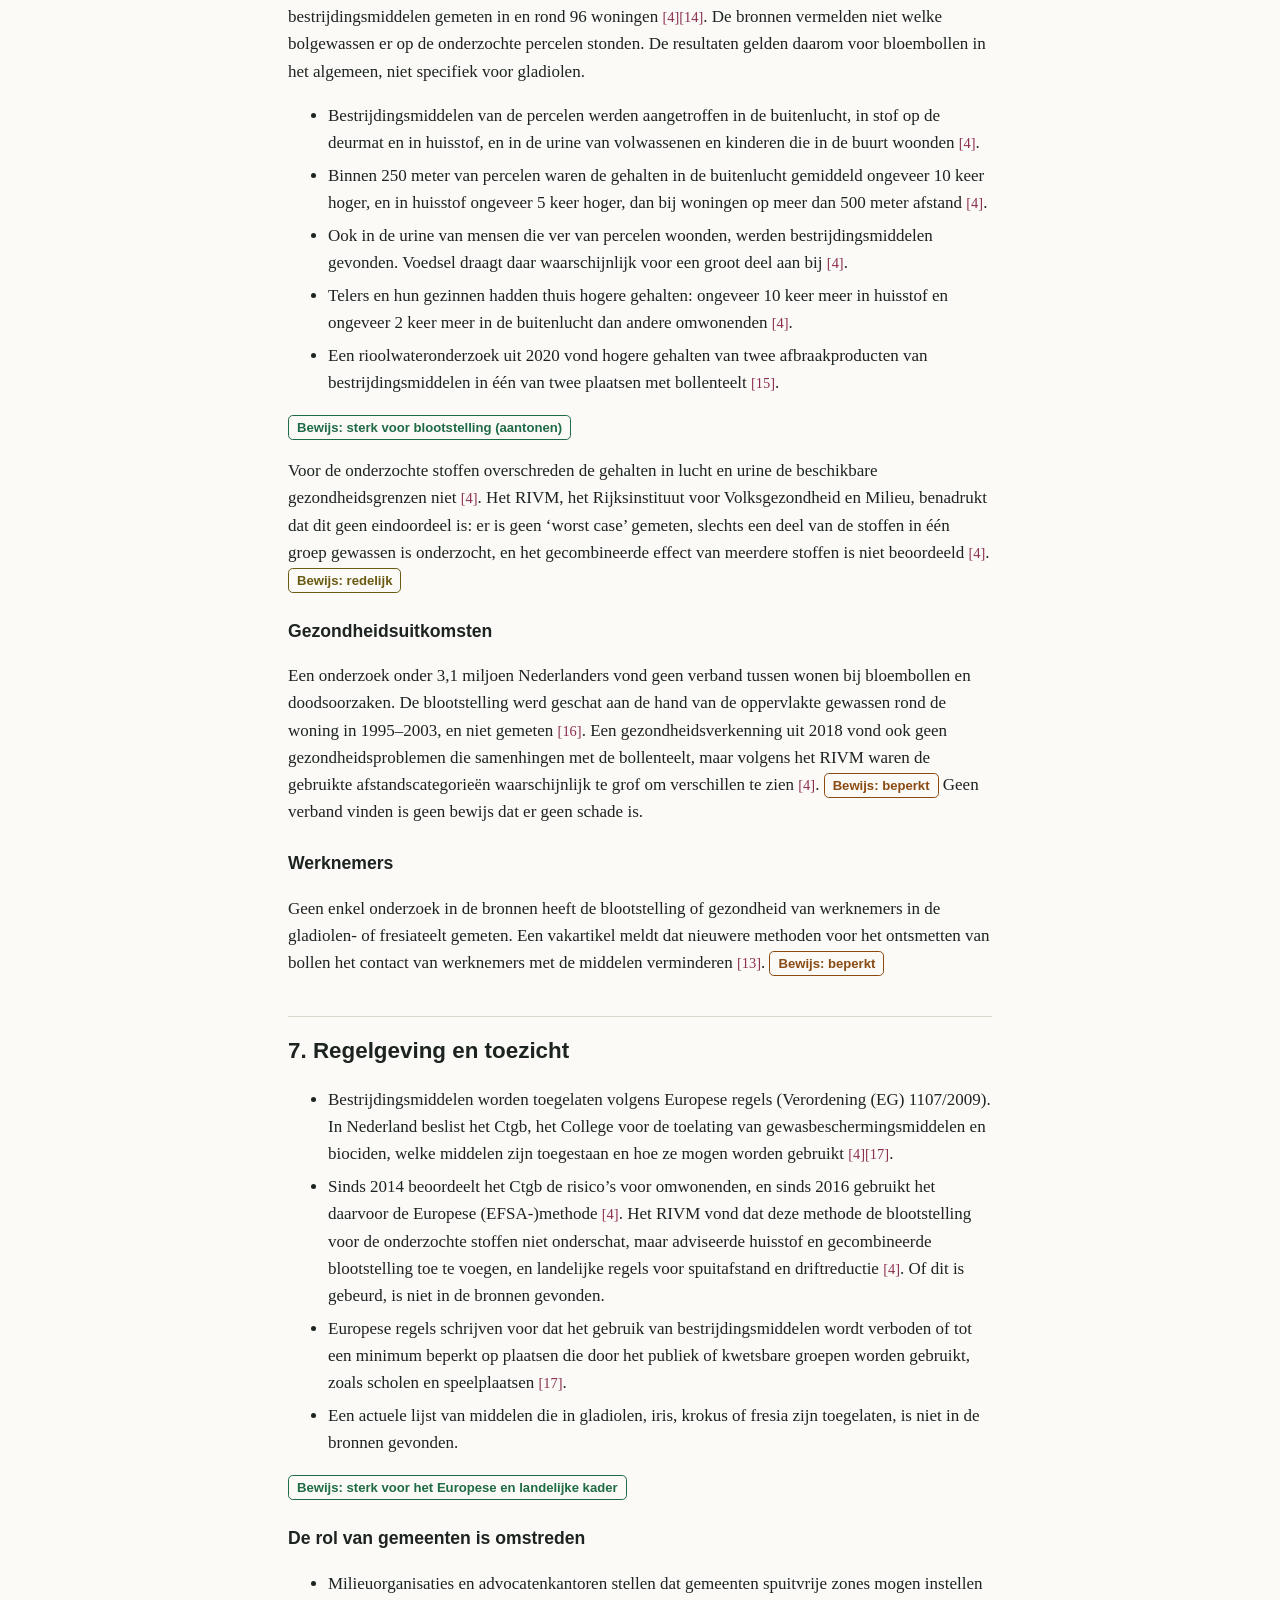
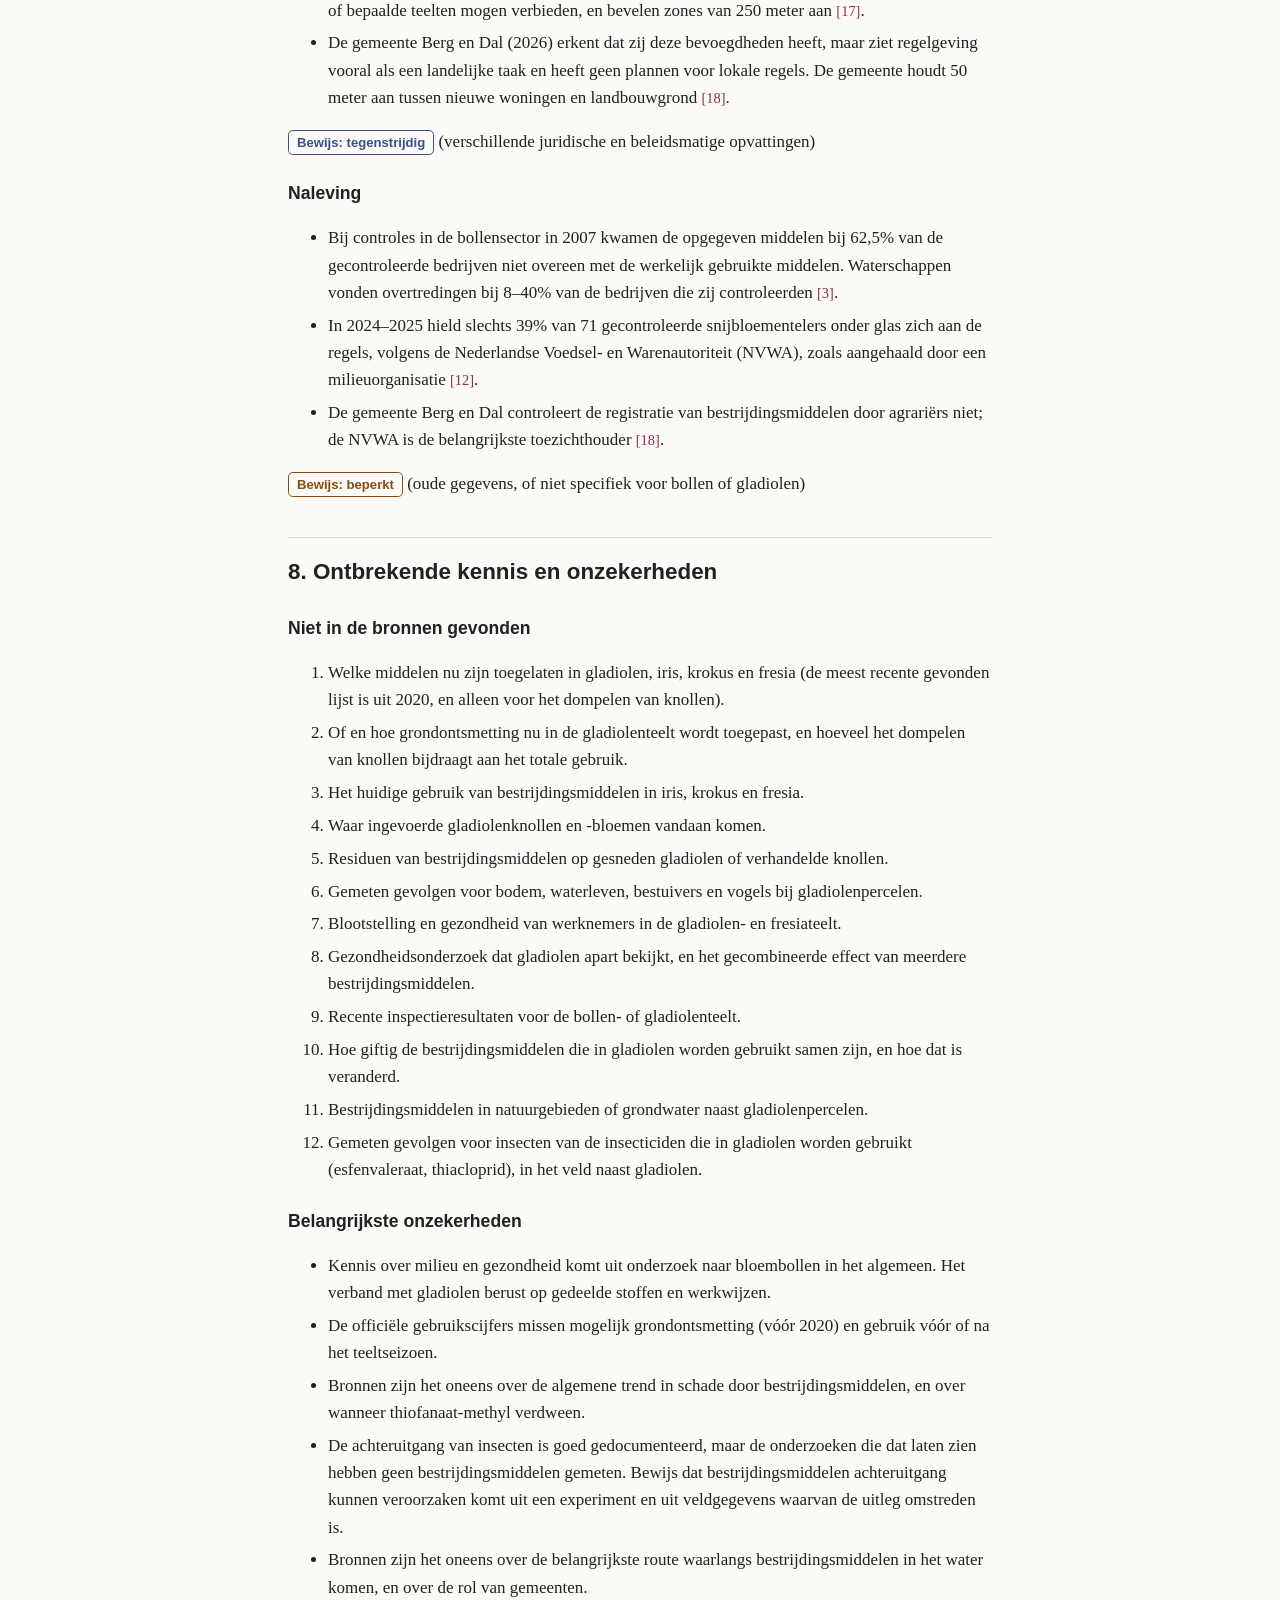
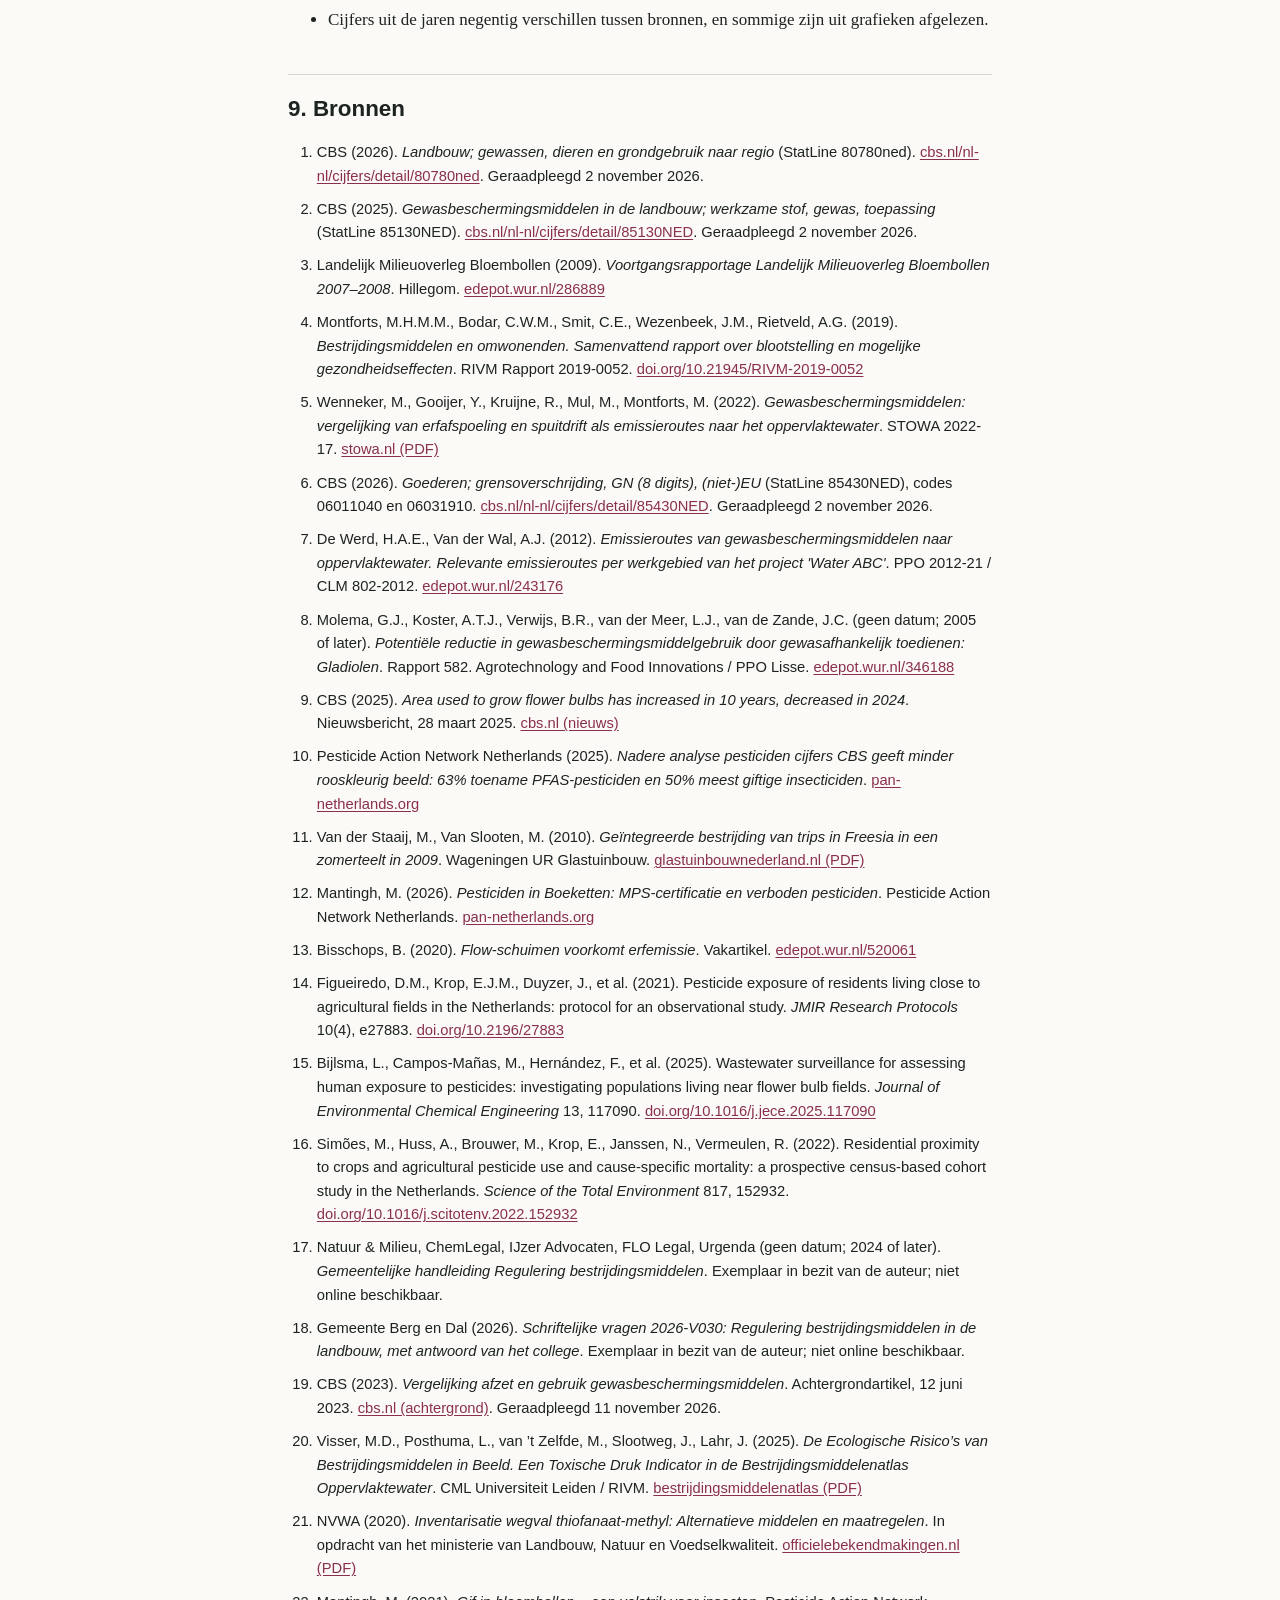
==== commit 924804e5: "Add sources for research questions 8-10 and insect decline evidence - New source notes S20-S30: hove" ====
--- a/docs/nl/index.html
+++ b/docs/nl/index.html
@@ -19,7 +19,7 @@
     </div>
     <h1>Gladiolen en bestrijdingsmiddelen in Nederland</h1>
     <p class="subtitle">Wat de bronnen laten zien over het gebruik van bestrijdingsmiddelen, het milieu en de gezondheid</p>
-    <p class="updated">Laatst bijgewerkt: <time datetime="2026-11-02">2 november 2026</time></p>
+    <p class="updated">Laatst bijgewerkt: <time datetime="2026-11-11">11 november 2026</time></p>
 
     <nav class="toc" aria-labelledby="toc-title">
       <h2 id="toc-title">Inhoud</h2>
@@ -41,19 +41,20 @@
   <main id="main">
     <section aria-labelledby="summary">
       <h2 id="summary">1. Samenvatting</h2>
-      <p class="summary">Gladiool is in Nederland een klein gewas dat steeds kleiner wordt. In 2026 werd ongeveer 660 hectare gladiolenknollen geteeld, tegen ongeveer 1.640 hectare in 2000 <a class="cite" href="#ref-1">[1]</a>. Officiële statistieken laten zien dat het gebruik van bestrijdingsmiddelen in gladiolen sterk is gedaald: van ongeveer 42 kilogram werkzame stof per hectare in 2012 naar ongeveer 8 kilogram in 2024 <a class="cite" href="#ref-2">[2]</a>. Grondontsmetting vóór het planten, die in de gladiolenteelt veel voorkwam, zit waarschijnlijk niet in deze cijfers <a class="cite" href="#ref-2">[2]</a><a class="cite" href="#ref-3">[3]</a>. Wat bekend is over de gevolgen voor water, natuur en mensen komt grotendeels uit onderzoek naar bloembollen in het algemeen, niet naar gladiolen. Dat onderzoek laat zien dat bestrijdingsmiddelen van bollenvelden in nabijgelegen woningen, sloten en het lichaam van mensen terechtkomen. Voor de onderzochte stoffen bleven de gemeten gehalten bij woningen onder de gezondheidsgrenzen, maar volgens de onderzoekers is het beeld nog niet compleet <a class="cite" href="#ref-4">[4]</a><a class="cite" href="#ref-5">[5]</a>. Er ontbreekt nog veel kennis, vooral over de gezondheid van werknemers, de gevolgen voor de natuur en welke middelen nu in gladiolen zijn toegelaten.</p>
+      <p class="summary">Gladiool is in Nederland een klein gewas dat steeds kleiner wordt. In 2026 werd ongeveer 660 hectare gladiolenknollen geteeld, tegen ongeveer 1.640 hectare in 2000 <a class="cite" href="#ref-1">[1]</a>. Officiële statistieken laten zien dat het gebruik van bestrijdingsmiddelen in gladiolen sterk is gedaald: van ongeveer 42 kilogram werkzame stof per hectare in 2012 naar ongeveer 8 kilogram in 2024 <a class="cite" href="#ref-2">[2]</a>. Deze cijfers missen mogelijk een deel van het gebruik: tot 2020 vroeg het CBS niet naar grondontsmetting, die vóór het planten van gladiolen werd toegepast, en gebruik vóór of na het teeltseizoen wordt niet altijd meegeteld <a class="cite" href="#ref-3">[3]</a><a class="cite" href="#ref-19">[19]</a>. Minder kilo’s betekent ook niet vanzelf minder schade. Landelijk is de druk van bestrijdingsmiddelen op het waterleven gemiddeld gedaald, maar één groep insecticiden, de pyrethroïden, veroorzaakt nu het grootste deel daarvan <a class="cite" href="#ref-20">[20]</a>. Wat bekend is over de gevolgen voor water, natuur en mensen komt grotendeels uit onderzoek naar bloembollen in het algemeen, niet naar gladiolen. Dat onderzoek laat zien dat bestrijdingsmiddelen van bollenvelden in nabijgelegen woningen, sloten en het lichaam van mensen terechtkomen. Voor de onderzochte stoffen bleven de gemeten gehalten bij woningen onder de gezondheidsgrenzen, maar volgens de onderzoekers is het beeld nog niet compleet <a class="cite" href="#ref-4">[4]</a><a class="cite" href="#ref-5">[5]</a>. Er ontbreekt nog veel kennis, vooral over de gezondheid van werknemers, de gevolgen voor de natuur bij gladiolenpercelen en welke middelen nu in gladiolen zijn toegelaten.</p>
     </section>
 
     <section aria-labelledby="key-findings">
       <h2 id="key-findings">2. Belangrijkste bevindingen</h2>
       <ol class="key-findings">
         <li><strong>De gladiolenteelt is sinds 2000 met ongeveer 60% gekrompen</strong>, tot ongeveer 660 hectare knollen in 2026 en ongeveer 120–170 hectare voor snijbloemen <a class="cite" href="#ref-1">[1]</a>. <span class="evidence strong">Bewijs: sterk</span></li>
-        <li><strong>Het gebruik van bestrijdingsmiddelen per hectare gladiolen daalde tussen 2012 en 2024 met ongeveer 80%</strong>, vooral doordat minder schimmelbestrijdingsmiddelen werden gebruikt <a class="cite" href="#ref-2">[2]</a>. <span class="evidence strong">Bewijs: sterk</span> Grondontsmetting zit waarschijnlijk niet in deze cijfers <a class="cite" href="#ref-2">[2]</a><a class="cite" href="#ref-3">[3]</a>. <span class="evidence limited">Bewijs: beperkt</span></li>
+        <li><strong>Het gebruik van bestrijdingsmiddelen per hectare gladiolen daalde tussen 2012 en 2024 met ongeveer 80%</strong>, vooral doordat minder schimmelbestrijdingsmiddelen werden gebruikt <a class="cite" href="#ref-2">[2]</a>. <span class="evidence strong">Bewijs: sterk</span> Een deel van het gebruik ontbreekt mogelijk in deze cijfers, zoals grondontsmetting vóór 2020 en gebruik vóór of na het teeltseizoen <a class="cite" href="#ref-3">[3]</a><a class="cite" href="#ref-19">[19]</a>. <span class="evidence limited">Bewijs: beperkt</span></li>
         <li><strong>Op bijna alle gladiolenpercelen worden nog bestrijdingsmiddelen gebruikt</strong> (99,6% van het areaal in 2024), en het aantal verschillende werkzame stoffen steeg van 23 naar 34 <a class="cite" href="#ref-2">[2]</a>. <span class="evidence strong">Bewijs: sterk</span></li>
         <li><strong>Nederland voert veel meer gladiolenknollen uit dan in</strong>: ongeveer 460–760 miljoen knollen uitvoer per jaar, tegen 2–33 miljoen invoer <a class="cite" href="#ref-6">[6]</a>. <span class="evidence strong">Bewijs: sterk</span></li>
         <li><strong>Bestrijdingsmiddelen van bollenvelden komen in nabijgelegen woningen en bij omwonenden terecht.</strong> Dicht bij bollenvelden waren de gehalten in de buitenlucht gemiddeld ongeveer 10 keer hoger, en in huisstof ongeveer 5 keer hoger, dan bij woningen ver van percelen <a class="cite" href="#ref-4">[4]</a>. <span class="evidence strong">Bewijs: sterk voor aantonen</span> Dit geldt voor bloembollen in het algemeen, niet specifiek voor gladiolen.</li>
         <li><strong>Voor de onderzochte stoffen werden de gezondheidsgrenzen niet overschreden</strong>, maar er is geen ‘worst case’ gemeten en de gecombineerde blootstelling aan meerdere stoffen is niet beoordeeld <a class="cite" href="#ref-4">[4]</a>. <span class="evidence moderate">Bewijs: redelijk</span></li>
         <li><strong>Bestrijdingsmiddelen uit de bollenteelt overschrijden de waterkwaliteitsnormen in sloten.</strong> Deskundigen zijn het oneens of het erf of spuitdrift vanaf het perceel de belangrijkste route is <a class="cite" href="#ref-3">[3]</a><a class="cite" href="#ref-5">[5]</a><a class="cite" href="#ref-7">[7]</a>. <span class="evidence conflicting">Bewijs: tegenstrijdig</span></li>
+        <li><strong>Minder gewicht betekent niet vanzelf minder schade.</strong> Landelijk daalde de toxische druk van bestrijdingsmiddelen op het waterleven tussen 1997 en 2023 gemiddeld, maar één groep insecticiden (pyrethroïden) veroorzaakt nu het grootste deel daarvan, en hun effect wordt waarschijnlijk onderschat <a class="cite" href="#ref-20">[20]</a>. In gladiolen werd het pyrethroïde esfenvaleraat in elk onderzoeksjaar op meer dan de helft van het areaal gebruikt, in kleine hoeveelheden naar gewicht <a class="cite" href="#ref-2">[2]</a>. Een experiment liet zien dat een ander insecticide dat tot 2020 in gladiolen werd gebruikt, thiacloprid, een sterke afname van waterinsecten kan veroorzaken <a class="cite" href="#ref-24">[24]</a>. <span class="evidence strong">Bewijs: sterk voor het landelijke beeld en voor het gebruik in gladiolen</span> Gevolgen naast gladiolenpercelen zijn niet in de bronnen gevonden.</li>
       </ol>
     </section>
 
@@ -138,6 +139,10 @@
         <dd>Middelen tegen respectievelijk schimmelziekten, onkruid en insecten.</dd>
         <dt>Grondontsmetting</dt>
         <dd>Het behandelen van de grond vóór het planten om aaltjes (kleine wormpjes) en andere bodemplagen te doden.</dd>
+        <dt>Knollen dompelen</dt>
+        <dd>Gladiolenknollen vóór het planten in een bad met schimmelbestrijdingsmiddel onderdompelen, om ze te beschermen tegen schimmelziekten.</dd>
+        <dt>Toxische druk</dt>
+        <dd>Een schatting van het deel van de soorten in het water dat schade kan ondervinden van het mengsel van bestrijdingsmiddelen dat in het water is gemeten.</dd>
       </dl>
 
       <h3>Hoeveel er in gladiolen wordt gebruikt</h3>
@@ -169,7 +174,7 @@
       <text x="522.5" y="284.0" text-anchor="middle">2024*</text>
       <text class="axis" x="64" y="18" text-anchor="start">kg per ha</text>
       </svg>
-      <figcaption id="chart-use-cap">Gebruik van bestrijdingsmiddelen in gladiolen, kg werkzame stof per hectare. *2024 voorlopig. Bron: CBS <a class="cite" href="#ref-2">[2]</a>. Grondontsmetting waarschijnlijk niet inbegrepen.</figcaption>
+      <figcaption id="chart-use-cap">Gebruik van bestrijdingsmiddelen in gladiolen, kg werkzame stof per hectare. *2024 voorlopig. Bron: CBS <a class="cite" href="#ref-2">[2]</a>. Een deel van het gebruik is mogelijk niet inbegrepen; zie de kanttekeningen hieronder.</figcaption>
       </figure>
       <div class="table-wrap">
         <table>
@@ -193,8 +198,14 @@
       <p><span class="evidence strong">Bewijs: sterk</span></p>
 
       <div class="note">
-        <p><strong>Twee kanttekeningen.</strong> Ten eerste ontbreekt grondontsmetting waarschijnlijk in de CBS-cijfers: het CBS registreert bij geen enkel gewas gebruik van het belangrijkste grondontsmettingsmiddel, metam-natrium <a class="cite" href="#ref-2">[2]</a>. Een sectorrapport uit 2007 beschreef grondontsmetting vóór het planten van gladiolen, vooral in Limburg en Noord-Brabant, nadat andere middelen tegen bodemplagen waren weggevallen <a class="cite" href="#ref-3">[3]</a>. In 2007 gebruikte de bollensector als geheel gemiddeld 50 kg metam-natrium per hectare, op 3.457 hectare <a class="cite" href="#ref-3">[3]</a>. Hoe dit nu gaat, is niet in de bronnen gevonden. <span class="evidence limited">Bewijs: beperkt</span></p>
-        <p>Ten tweede betekent minder gewicht niet minder schade. De statistieken meten niet hoe giftig de stoffen zijn.</p>
+        <p><strong>Twee kanttekeningen.</strong> Ten eerste missen de CBS-cijfers mogelijk een deel van het gebruik.</p>
+        <ul>
+        <li>Een sectorrapport uit 2007 beschreef grondontsmetting met metam-natrium vóór het planten van gladiolen, vooral in Limburg en Noord-Brabant, tegen aaltjes die een plantenvirus overbrengen <a class="cite" href="#ref-3">[3]</a>. In 2007 gebruikte de bollensector als geheel gemiddeld 50 kg metam-natrium per hectare, op 3.457 hectare <a class="cite" href="#ref-3">[3]</a>.</li>
+        <li>Het CBS nam metam-natrium pas in 2020 op in zijn enquête. Volgens het CBS was het gebruik in 2012 nog substantieel en in 2020 niet meer erg hoog <a class="cite" href="#ref-19">[19]</a>. De CBS-tabel per gewas vermeldt bij geen enkel gewas metam-natrium <a class="cite" href="#ref-2">[2]</a>.</li>
+        <li>Het CBS meldt ook dat middelen die vóór of na het teeltseizoen worden gebruikt niet altijd worden meegeteld, en dat glyfosaat op een vanggewas of groenbemester (een gewas dat de bodem beschermt of verbetert) niet apart wordt uitgevraagd <a class="cite" href="#ref-19">[19]</a>.</li>
+      </ul>
+        <p>Hoeveel dit de cijfers voor gladiolen beïnvloedt, is niet in de bronnen gevonden. Of grondontsmetting nu nog in gladiolen wordt toegepast, evenmin. <span class="evidence limited">Bewijs: beperkt</span></p>
+        <p>Ten tweede tellen de statistieken kilogrammen werkzame stof. Ze laten niet zien hoe giftig de stoffen zijn. Zie <a href="#fewer-kg">Minder kilo’s, minder schade?</a> hieronder.</p>
       </div>
 
       <h3>Welke stoffen worden gebruikt</h3>
@@ -205,13 +216,35 @@
       </ul>
       <p><span class="evidence strong">Bewijs: sterk</span></p>
       <p>Rond 2005 was het spuiten in gladiolen vooral gericht tegen de schimmelziekte vuur (<i>Botrytis gladioli</i>) en tegen trips (kleine insecten), meestal wekelijks van ongeveer juni tot in november <a class="cite" href="#ref-8">[8]</a>. <span class="evidence limited">Bewijs: beperkt</span> Een modelstudie schatte dat het afstemmen van de bespuiting op de omvang van het gewas het gebruik met ongeveer 35% kan verminderen <a class="cite" href="#ref-8">[8]</a>. <span class="evidence limited">Bewijs: beperkt</span> Dit is niet in de praktijk getest.</p>
-      <p>Verschillende stoffen die vroeger in de bollenteelt werden gebruikt, zijn niet meer toegestaan, waaronder carbendazim voor bollen (2003), aldicarb (2007), pirimifos-methyl voor bollen (2014), mancozeb (2021), thiofanaat-methyl (2023) en oxamyl (2023) <a class="cite" href="#ref-3">[3]</a><a class="cite" href="#ref-5">[5]</a><a class="cite" href="#ref-10">[10]</a>. <span class="evidence moderate">Bewijs: redelijk</span></p>
+      <p>Verschillende stoffen die vroeger in de bollenteelt werden gebruikt, zijn niet meer toegestaan, waaronder carbendazim voor bollen (2003), aldicarb (2007), pirimifos-methyl voor bollen (2014), mancozeb (2021), thiofanaat-methyl en oxamyl (2023) <a class="cite" href="#ref-3">[3]</a><a class="cite" href="#ref-5">[5]</a><a class="cite" href="#ref-10">[10]</a>. <span class="evidence moderate">Bewijs: redelijk</span> Bronnen zijn het oneens over wanneer thiofanaat-methyl verdween: een milieuorganisatie noemt 2023 <a class="cite" href="#ref-10">[10]</a>, terwijl de NVWA vermeldt dat de Europese goedkeuring op 31 oktober 2020 afliep, met een opgebruiktermijn tot 19 oktober 2021 <a class="cite" href="#ref-21">[21]</a>. <span class="evidence conflicting">Bewijs: tegenstrijdig</span></p>
+
+      <h3>Hoe gladiolenknollen worden behandeld</h3>
+      <p>Gladiolenknollen worden vóór het planten gedompeld in schimmelbestrijdingsmiddelen, tegen fusariumrot, grauwe schimmel en droogrot <a class="cite" href="#ref-21">[21]</a>.</p>
+      <ul>
+        <li>Tot de goedkeuring afliep, was thiofanaat-methyl voor deze dompeling toegestaan <a class="cite" href="#ref-21">[21]</a>.</li>
+        <li>Eind 2020 zette de Nederlandse Voedsel- en Warenautoriteit (NVWA) de middelen op een rij die toen als alternatief voor het dompelen van gladiolenknollen waren toegestaan. Daaronder waren captan, folpet, prochloraz, prothioconazool, fludioxonil, pyrimethanil, boscalid en pyraclostrobine, en een biologisch middel <a class="cite" href="#ref-21">[21]</a>.</li>
+        <li>Folpet en captan hoorden in 2024 bij de vijf stoffen die naar gewicht het meest in gladiolen werden gebruikt <a class="cite" href="#ref-2">[2]</a>. De statistiek vermeldt niet of ze als dompeling of als bespuiting werden gebruikt.</li>
+        <li>Dezelfde lijst noemt niet-chemische maatregelen: vruchtwisseling, gezond plantmateriaal, een warmwaterbehandeling van jonge knollen (kralen), en inundatie of biologische grondontsmetting van besmette percelen <a class="cite" href="#ref-21">[21]</a>.</li>
+      </ul>
+      <p><span class="evidence moderate">Bewijs: redelijk</span> Dit is een lijst van middelen die in 2020 waren toegestaan, niet van wat telers werkelijk gebruikten. Een actuele lijst is niet in de bronnen gevonden.</p>
 
       <h3>Verwante gewassen</h3>
       <ul>
         <li><strong>Iris:</strong> ongeveer 27–35 kg per hectare in 1995–2000, afgelezen uit een grafiek <a class="cite" href="#ref-8">[8]</a>. Recente cijfers zijn niet in de bronnen gevonden. <span class="evidence limited">Bewijs: beperkt</span></li>
+        <li><strong>Krokus:</strong> een milieuorganisatie kocht in 2021 vier partijen krokusbollen in winkels. Op elke partij zaten residuen van 7 of 8 stoffen, vooral schimmelbestrijdingsmiddelen; in één partij zat ook het insecticide imidacloprid <a class="cite" href="#ref-22">[22]</a>. <span class="evidence limited">Bewijs: beperkt</span> (kleine steekproef; een residu aantreffen laat geen schade zien)</li>
         <li><strong>Fresia (onder glas):</strong> trips is moeilijk te bestrijden en er zijn weinig chemische middelen beschikbaar. In één kas in 2009 mislukte biologische bestrijding en werden breedwerkende insecticiden gebruikt <a class="cite" href="#ref-11">[11]</a>. <span class="evidence limited">Bewijs: beperkt</span></li>
       </ul>
+
+      <h3 id="fewer-kg">Minder kilo’s, minder schade?</h3>
+      <p>Sommige stoffen richten per kilogram meer schade aan dan andere. Een daling in kilo’s betekent dus niet vanzelf een daling in schade. Dat een middel ‘geconcentreerder’ is, verlaagt de cijfers ook niet, want het CBS telt de werkzame stof, niet het product.</p>
+      <p>De bronnen bevatten geen cijfers over de giftigheid van de bestrijdingsmiddelen die in gladiolen worden gebruikt. Het beste beschikbare landelijke bewijs gaat over water:</p>
+      <ul>
+        <li>Tussen 1997 en 2023 daalde de toxische druk van bestrijdingsmiddelen op het waterleven in Nederland gemiddeld <a class="cite" href="#ref-20">[20]</a>.</li>
+        <li>Tegelijk is een groep insecticiden, de synthetische pyrethroïden, het grootste deel van de toxische druk gaan veroorzaken. Hun gebruik is toegenomen. Hun waterkwaliteitsnormen liggen lager dan wat gewone watermetingen kunnen meten, waardoor hun effect waarschijnlijk wordt onderschat <a class="cite" href="#ref-20">[20]</a>.</li>
+        <li>Voor nieuwere stoffen ontbreken vaak gegevens over giftigheid. De onderzoekers waarschuwen dat een deel van de daling daardoor mogelijk niet echt is <a class="cite" href="#ref-20">[20]</a>.</li>
+        <li>Een milieuorganisatie stelt dat het landelijke gebruik van de giftigste insecticiden is toegenomen <a class="cite" href="#ref-10">[10]</a>.</li>
+      </ul>
+      <p><span class="evidence strong">Bewijs: sterk voor het landelijke beeld van het water</span> Tegenstrijdig over de algemene trend in schade; voor gladiolen niet in de bronnen gevonden.</p>
 
       <h3>Residuen op bloemen</h3>
       <p>Geen enkel onderzoek in de bronnen heeft gladiolen op residuen getest. Een onderzoek van een milieuorganisatie uit 2026 vond residuen op alle 17 onderzochte boeketten, maar daar zaten geen gladiolen in <a class="cite" href="#ref-12">[12]</a>. Voor snijbloemen en bloembollen gelden geen wettelijke residunormen <a class="cite" href="#ref-12">[12]</a>.</p>
@@ -223,6 +256,7 @@
       <h3>Bestrijdingsmiddelen in oppervlaktewater</h3>
       <p>In bollenteeltgebieden bevatte in 2001–2007 13–19% van de watermonsters een van vier aandachtsstoffen boven het maximaal toelaatbaar risiconiveau (MTR, een waterkwaliteitsnorm). De waterkwaliteit was sinds 1995 verbeterd, maar de verbetering was gestagneerd <a class="cite" href="#ref-3">[3]</a>. <span class="evidence moderate">Bewijs: redelijk</span> Deze gegevens lopen tot 2007.</p>
       <p>Een gehalte boven een waterkwaliteitsnorm betekent dat er een risico is voor het waterleven. Het laat op zichzelf niet zien dat er schade is ontstaan.</p>
+      <p>In heel Nederland daalde de toxische druk van bestrijdingsmiddelen op het waterleven tussen 1997 en 2023 gemiddeld. Het mengsel van stoffen in het water kan zeer giftig zijn, ook als elke stof afzonderlijk onder haar norm blijft. Synthetische pyrethroïde insecticiden leveren nu de grootste bijdrage <a class="cite" href="#ref-20">[20]</a>. <span class="evidence strong">Bewijs: sterk voor het landelijke beeld</span> Niet specifiek voor bollen- of gladiolengebieden.</p>
 
       <h3>Hoe bestrijdingsmiddelen in het water komen: deskundigen zijn het oneens</h3>
       <ul>
@@ -235,7 +269,18 @@
       <p>Carbendazim bleef in het milieu aanwezig nadat het voor bollen was verboden, omdat de vervanger bij het ontsmetten van bollen tot carbendazim wordt afgebroken. Het werd tot 2007 in oppervlaktewater gevonden, en in 2016–2017 in bijna alle huisstofmonsters bij bollenvelden <a class="cite" href="#ref-3">[3]</a><a class="cite" href="#ref-14">[14]</a>. <span class="evidence moderate">Bewijs: redelijk</span></p>
 
       <h3>Wat niet bekend is</h3>
-      <p>De bronnen bevatten geen metingen van gevolgen voor bodemleven, bijen en andere bestuivers, vogels of waterleven bij gladiolen of andere gewassen uit de lisfamilie. Er zijn geen recente waterkwaliteitsgegevens voor gladiolengebieden gevonden.</p>
+      <p>De bronnen bevatten geen metingen van gevolgen voor bodemleven, bijen en andere bestuivers, vogels of waterleven bij gladiolen of andere gewassen uit de lisfamilie. Er zijn geen recente waterkwaliteitsgegevens voor gladiolengebieden gevonden. Er zijn geen metingen gevonden van bestrijdingsmiddelen in natuurgebieden of grondwater naast gladiolenpercelen.</p>
+
+      <h3>Achteruitgang van insecten en bestrijdingsmiddelen</h3>
+      <p><strong>De achteruitgang van insecten is goed gedocumenteerd.</strong> In een bos op de Veluwe daalde het aantal zweefvliegen tussen 1982 en 2021 met 80%, en het aantal soorten met 44%; het bos zelf veranderde niet <a class="cite" href="#ref-23">[23]</a>. In 63 natuurgebieden in Duitsland, de meeste omringd door landbouwgrond, daalde het gewicht van de gevangen vliegende insecten tussen 1989 en 2016 met 76% <a class="cite" href="#ref-27">[27]</a>. Beide onderzoeken noemen bestrijdingsmiddelen als een van meerdere mogelijke oorzaken, maar geen van beide heeft ze gemeten <a class="cite" href="#ref-23">[23]</a><a class="cite" href="#ref-27">[27]</a>. <span class="evidence strong">Bewijs: sterk voor de achteruitgang op deze plekken</span> Deze onderzoeken hebben geen bestrijdingsmiddelen gemeten, dus ze kunnen een rol daarvan bevestigen noch uitsluiten.</p>
+      <p><strong>Kunnen bestrijdingsmiddelen achteruitgang van insecten veroorzaken?</strong> Onderzoek van een ander soort gaat daarop in:</p>
+      <ul>
+        <li><strong>Experiment.</strong> In 36 proefsloten in Leiden voegden onderzoekers het insecticide thiacloprid (een neonicotinoïde) toe, in concentraties die ook in oppervlaktewater voorkomen. Alle vijf belangrijke groepen waterinsecten namen sterk af. Bij de hoogste concentratie kwamen van de meeste groepen bijna geen insecten meer uit. De onderzoekers concluderen dat dit een oorzakelijk verband laat zien tussen neonicotinoïden en de achteruitgang van insecten <a class="cite" href="#ref-24">[24]</a>. <span class="evidence strong">Bewijs: sterk voor deze stof</span> Één experiment, één stof.</li>
+        <li><strong>Veldgegevens.</strong> Nederlandse meetgegevens uit 1998 en 2003–2009 lieten minder waterdieren zien waar het water meer van het insecticide imidacloprid bevatte. De aantallen daalden sterk tussen 13 en 67 nanogram per liter <a class="cite" href="#ref-25">[25]</a>. De auteurs wezen op bijzonder hoge gehalten in gebieden met kassen en bollen <a class="cite" href="#ref-25">[25]</a>.</li>
+        <li><strong>Onenigheid.</strong> Andere onderzoekers betwisten dat imidacloprid dit alleen verklaart, omdat veel bestrijdingsmiddelen samen voorkomen; in één monster overschreden er tot 35 hun norm. Zij zijn het eens dat imidacloprid een aanzienlijk risico is voor het waterleven, en concluderen dat bestrijdingsmiddelen samen bijdragen aan de belasting <a class="cite" href="#ref-26">[26]</a>. <span class="evidence conflicting">Bewijs: tegenstrijdig over imidacloprid alleen</span> Beide kanten zijn het eens over het risico.</li>
+        <li><strong>Natuurgebieden.</strong> In planten in vier Natura 2000-gebieden in Drenthe werden bestrijdingsmiddelen en andere stoffen aangetroffen. Het Rijksinstituut voor Volksgezondheid en Milieu (RIVM) concludeerde dat hun herkomst en het risico voor insecten met deze metingen niet konden worden vastgesteld, en pleitte voor meer onderzoek <a class="cite" href="#ref-28">[28]</a>. <span class="evidence limited">Bewijs: beperkt</span> (alleen aantonen)</li>
+      </ul>
+      <p><strong>Verband met gladiolen.</strong> Een deel van deze insecticiden werd in gladiolen gebruikt. Het pyrethroïde esfenvaleraat werd in elk onderzoeksjaar van 2012 tot 2024 op 55–74% van het gladiolenareaal gebruikt, al ging het in totaal maar om 24–76 kg. Thiacloprid werd van 2012 tot 2020 op 25–31% van het areaal gebruikt, en imidacloprid in 2016 op 15% <a class="cite" href="#ref-2">[2]</a>. Omdat deze stoffen in kleine hoeveelheden worden toegepast, zijn ze in de kilogrammen per hectare nauwelijks te zien. <span class="evidence strong">Bewijs: sterk voor het gebruik</span> (officiële statistiek) Geen enkel onderzoek in de bronnen heeft deze stoffen, of gevolgen voor insecten, naast gladiolenpercelen gemeten.</p>
     </section>
 
     <section aria-labelledby="health">
@@ -300,8 +345,8 @@
       <h2 id="gaps">8. Ontbrekende kennis en onzekerheden</h2>
       <h3>Niet in de bronnen gevonden</h3>
       <ol>
-        <li>Welke middelen nu zijn toegelaten in gladiolen, iris, krokus en fresia.</li>
-        <li>Hoeveel grond- en knolontsmetting er nu in de gladiolenteelt wordt gebruikt.</li>
+        <li>Welke middelen nu zijn toegelaten in gladiolen, iris, krokus en fresia (de meest recente gevonden lijst is uit 2020, en alleen voor het dompelen van knollen).</li>
+        <li>Of en hoe grondontsmetting nu in de gladiolenteelt wordt toegepast, en hoeveel het dompelen van knollen bijdraagt aan het totale gebruik.</li>
         <li>Het huidige gebruik van bestrijdingsmiddelen in iris, krokus en fresia.</li>
         <li>Waar ingevoerde gladiolenknollen en -bloemen vandaan komen.</li>
         <li>Residuen van bestrijdingsmiddelen op gesneden gladiolen of verhandelde knollen.</li>
@@ -309,11 +354,16 @@
         <li>Blootstelling en gezondheid van werknemers in de gladiolen- en fresiateelt.</li>
         <li>Gezondheidsonderzoek dat gladiolen apart bekijkt, en het gecombineerde effect van meerdere bestrijdingsmiddelen.</li>
         <li>Recente inspectieresultaten voor de bollen- of gladiolenteelt.</li>
+        <li>Hoe giftig de bestrijdingsmiddelen die in gladiolen worden gebruikt samen zijn, en hoe dat is veranderd.</li>
+        <li>Bestrijdingsmiddelen in natuurgebieden of grondwater naast gladiolenpercelen.</li>
+        <li>Gemeten gevolgen voor insecten van de insecticiden die in gladiolen worden gebruikt (esfenvaleraat, thiacloprid), in het veld naast gladiolen.</li>
       </ol>
       <h3>Belangrijkste onzekerheden</h3>
       <ul>
         <li>Kennis over milieu en gezondheid komt uit onderzoek naar bloembollen in het algemeen. Het verband met gladiolen berust op gedeelde stoffen en werkwijzen.</li>
-        <li>De officiële gebruikscijfers bevatten waarschijnlijk geen grondontsmetting.</li>
+        <li>De officiële gebruikscijfers missen mogelijk grondontsmetting (vóór 2020) en gebruik vóór of na het teeltseizoen.</li>
+        <li>Bronnen zijn het oneens over de algemene trend in schade door bestrijdingsmiddelen, en over wanneer thiofanaat-methyl verdween.</li>
+        <li>De achteruitgang van insecten is goed gedocumenteerd, maar de onderzoeken die dat laten zien hebben geen bestrijdingsmiddelen gemeten. Bewijs dat bestrijdingsmiddelen achteruitgang kunnen veroorzaken komt uit een experiment en uit veldgegevens waarvan de uitleg omstreden is.</li>
         <li>Bronnen zijn het oneens over de belangrijkste route waarlangs bestrijdingsmiddelen in het water komen, en over de rol van gemeenten.</li>
         <li>Cijfers uit de jaren negentig verschillen tussen bronnen, en sommige zijn uit grafieken afgelezen.</li>
       </ul>
@@ -340,6 +390,16 @@
         <li id="ref-16">Simões, M., Huss, A., Brouwer, M., Krop, E., Janssen, N., Vermeulen, R. (2022). Residential proximity to crops and agricultural pesticide use and cause-specific mortality: a prospective census-based cohort study in the Netherlands. <i>Science of the Total Environment</i> 817, 152932. <a href="https://doi.org/10.1016/j.scitotenv.2022.152932">doi.org/10.1016/j.scitotenv.2022.152932</a></li>
         <li id="ref-17">Natuur &amp; Milieu, ChemLegal, IJzer Advocaten, FLO Legal, Urgenda (geen datum; 2024 of later). <i>Gemeentelijke handleiding Regulering bestrijdingsmiddelen</i>. Exemplaar in bezit van de auteur; niet online beschikbaar.</li>
         <li id="ref-18">Gemeente Berg en Dal (2026). <i>Schriftelijke vragen 2026-V030: Regulering bestrijdingsmiddelen in de landbouw, met antwoord van het college</i>. Exemplaar in bezit van de auteur; niet online beschikbaar.</li>
+        <li id="ref-19">CBS (2023). <i>Vergelijking afzet en gebruik gewasbeschermingsmiddelen</i>. Achtergrondartikel, 12 juni 2023. <a href="https://www.cbs.nl/nl-nl/achtergrond/2023/23/vergelijking-afzet-en-gebruik-gewasbeschermingsmiddelen-2012-2020">cbs.nl (achtergrond)</a>. Geraadpleegd 11 november 2026.</li>
+        <li id="ref-20">Visser, M.D., Posthuma, L., van ’t Zelfde, M., Slootweg, J., Lahr, J. (2025). <i>De Ecologische Risico’s van Bestrijdingsmiddelen in Beeld. Een Toxische Druk Indicator in de Bestrijdingsmiddelenatlas Oppervlaktewater</i>. CML Universiteit Leiden / RIVM. <a href="https://bmastatic.blob.core.windows.net/rapportage/Toxischedruk_rapportage_FINAL2025.pdf">bestrijdingsmiddelenatlas (PDF)</a></li>
+        <li id="ref-21">NVWA (2020). <i>Inventarisatie wegval thiofanaat-methyl: Alternatieve middelen en maatregelen</i>. In opdracht van het ministerie van Landbouw, Natuur en Voedselkwaliteit. <a href="https://zoek.officielebekendmakingen.nl/blg-959545.pdf">officielebekendmakingen.nl (PDF)</a></li>
+        <li id="ref-22">Mantingh, M. (2021). <i>Gif in bloembollen – een valstrik voor insecten</i>. Pesticide Action Network Netherlands. <a href="https://media-new.imu.nl/storage/bijenstichting.nl/522/test-bloembollen-bestrijdingsmiddelen-2021.pdf">bijenstichting.nl (PDF)</a></li>
+        <li id="ref-23">Barendregt, A., Zeegers, T., van Steenis, W., Jongejans, E. (2022). Forest hoverfly community collapse: abundance and species richness drop over four decades. <i>Insect Conservation and Diversity</i> 15(5), 510–521. <a href="https://doi.org/10.1111/icad.12577">doi.org/10.1111/icad.12577</a></li>
+        <li id="ref-24">Barmentlo, S.H., Schrama, M., de Snoo, G.R., van Bodegom, P.M., van Nieuwenhuijzen, A., Vijver, M.G. (2021). Experimental evidence for neonicotinoid driven decline in aquatic emerging insects. <i>PNAS</i> 118(44), e2105692118. <a href="https://doi.org/10.1073/pnas.2105692118">doi.org/10.1073/pnas.2105692118</a></li>
+        <li id="ref-25">Van Dijk, T.C., Van Staalduinen, M.A., Van der Sluijs, J.P. (2013). Macro-invertebrate decline in surface water polluted with imidacloprid. <i>PLOS ONE</i> 8(5), e62374. <a href="https://doi.org/10.1371/journal.pone.0062374">doi.org/10.1371/journal.pone.0062374</a></li>
+        <li id="ref-26">Vijver, M.G., van den Brink, P.J. (2014). Macro-invertebrate decline in surface water polluted with imidacloprid: a rebuttal and some new analyses. <i>PLOS ONE</i> 9(2), e89837. <a href="https://doi.org/10.1371/journal.pone.0089837">doi.org/10.1371/journal.pone.0089837</a></li>
+        <li id="ref-27">Hallmann, C.A., Sorg, M., Jongejans, E., et al. (2017). More than 75 percent decline over 27 years in total flying insect biomass in protected areas. <i>PLOS ONE</i> 12(10), e0185809. <a href="https://doi.org/10.1371/journal.pone.0185809">doi.org/10.1371/journal.pone.0185809</a></li>
+        <li id="ref-28">Montforts, M., Smit, E. (2020). <i>Duiding van de herkomst van stoffen aangetroffen in Drentse Natura 2000 gebieden</i>. RIVM-memo, 19 augustus 2020. <a href="https://rivm.nl/sites/default/files/2020-10/Bijlage%20memo%20Duiding%20MW%20Drenthe.pdf">rivm.nl (PDF)</a></li>
       </ol>
     </section>
 
@@ -359,7 +419,7 @@
   </main>
 
   <footer>
-    <p>Laatst bijgewerkt: <time datetime="2026-11-02">2 november 2026</time></p>
+    <p>Laatst bijgewerkt: <time datetime="2026-11-11">11 november 2026</time></p>
     <p>Een onafhankelijk persoonlijk onderzoek. De inhoud valt onder de licentie <a href="https://creativecommons.org/licenses/by/4.0/deed.nl">CC BY 4.0</a>. Voor bronnen van derden gelden hun eigen licenties.</p>
     <p><a href="../" hreflang="en" lang="en">This page in English</a></p>
   </footer>
